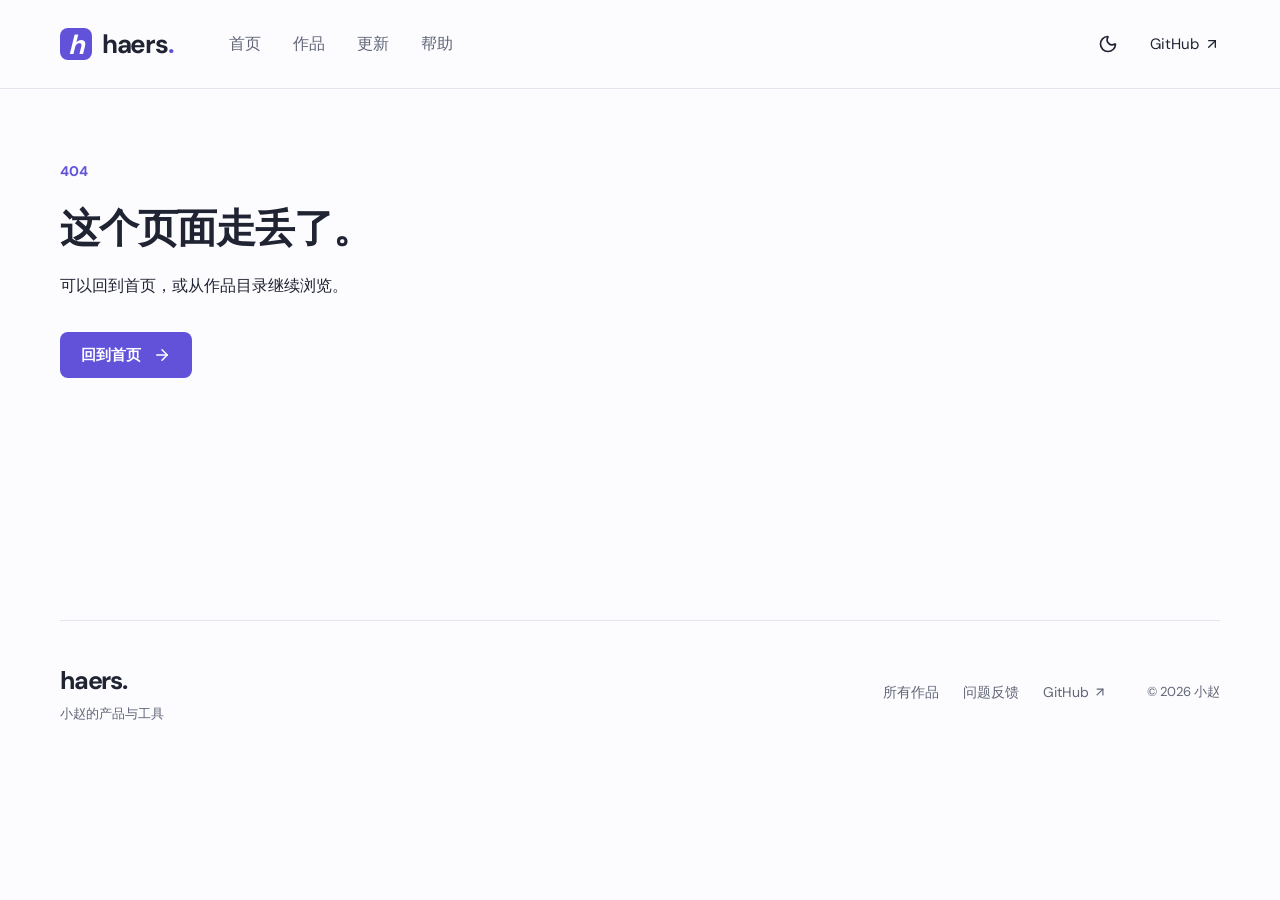
==== 404/index.html @ c05f66dc "fix: 统一下拉选择与常见问题交互组件" ====
<!DOCTYPE html><html lang="zh-CN"><head><meta charSet="utf-8"/><meta name="viewport" content="width=device-width, initial-scale=1"/><link rel="stylesheet" href="/_next/static/chunks/15xg6-doqaqpr.css" data-precedence="next"/><link rel="preload" as="script" fetchPriority="low" href="/_next/static/chunks/0hrt_tb4vrol_.js"/><script src="/_next/static/chunks/1akr70moqai8b.js" async=""></script><script src="/_next/static/chunks/412u-j8o59kz6.js" async=""></script><script src="/_next/static/chunks/0a3_4s-d-zdrt.js" async=""></script><script src="/_next/static/chunks/turbopack-3-ry682tkyiqk.js" async=""></script><script src="/_next/static/chunks/0u91abcu6yfzr.js" async=""></script><meta name="robots" content="noindex"/><title>haers · 小赵的产品与工具</title><meta name="description" content="歇刻、小赵书库与小赵资料馆。发现小赵制作的桌面工具与在线网站，查看介绍、下载和使用帮助。"/><meta property="og:title" content="haers · 小赵的产品与工具"/><meta property="og:description" content="歇刻、小赵书库与小赵资料馆。发现小赵制作的桌面工具与在线网站，查看介绍、下载和使用帮助。"/><meta property="og:locale" content="zh_CN"/><meta property="og:image" content="https://haers.github.io/social.png"/><meta property="og:image:width" content="1200"/><meta property="og:image:height" content="630"/><meta property="og:type" content="website"/><meta name="twitter:card" content="summary_large_image"/><meta name="twitter:title" content="haers · 小赵的产品与工具"/><meta name="twitter:description" content="歇刻、小赵书库与小赵资料馆。发现小赵制作的桌面工具与在线网站，查看介绍、下载和使用帮助。"/><meta name="twitter:image" content="https://haers.github.io/social.png"/><meta name="twitter:image:width" content="1200"/><meta name="twitter:image:height" content="630"/><link rel="icon" href="/favicon.png"/><link rel="apple-touch-icon" href="/apple-touch-icon.png"/><script>(function(){let t;try{t=localStorage.getItem('haers-theme')}catch{}document.documentElement.dataset.theme=t==='light'||t==='dark'?t:matchMedia('(prefers-color-scheme: dark)').matches?'dark':'light'})()</script><script src="/_next/static/chunks/0cz1d0mv5g_q7.js" noModule=""></script></head><body><div hidden=""><!--$--><!--/$--></div><a class="skip-link" href="#main">跳至正文</a><header class="site-header"><div class="container header-inner"><a class="brand" aria-label="haers 首页" href="/"><span class="brand-mark">h</span><span>haers<span class="brand-dot">.</span></span></a><nav aria-label="主导航"><a href="/">首页</a><a href="/products/">作品</a><a href="/updates/">更新</a><a href="/help/">帮助</a></nav><div class="header-actions"><button class="icon-button" type="button" aria-label="切换为深色主题"><svg xmlns="http://www.w3.org/2000/svg" width="20" height="20" viewBox="0 0 24 24" fill="none" stroke="currentColor" stroke-width="2" stroke-linecap="round" stroke-linejoin="round" class="lucide lucide-moon" aria-hidden="true"><path d="M20.985 12.486a9 9 0 1 1-9.473-9.472c.405-.022.617.46.402.803a6 6 0 0 0 8.268 8.268c.344-.215.825-.004.803.401"></path></svg></button><a class="github-link" href="https://github.com/haers">GitHub <svg xmlns="http://www.w3.org/2000/svg" width="16" height="16" viewBox="0 0 24 24" fill="none" stroke="currentColor" stroke-width="2" stroke-linecap="round" stroke-linejoin="round" class="lucide lucide-arrow-up-right" aria-hidden="true"><path d="M7 7h10v10"></path><path d="M7 17 17 7"></path></svg></a></div></div></header><main id="main"><div class="container page-content empty-page"><p class="eyebrow">404</p><h1>这个页面走丢了。</h1><p>可以回到首页，或从作品目录继续浏览。</p><a class="button button-primary" href="/">回到首页<svg xmlns="http://www.w3.org/2000/svg" width="18" height="18" viewBox="0 0 24 24" fill="none" stroke="currentColor" stroke-width="2" stroke-linecap="round" stroke-linejoin="round" class="lucide lucide-arrow-right" aria-hidden="true"><path d="M5 12h14"></path><path d="m12 5 7 7-7 7"></path></svg></a></div><!--$--><!--/$--></main><footer class="site-footer container"><div><a class="footer-brand" href="/">haers.</a><p>小赵的产品与工具</p></div><nav aria-label="页脚导航"><a href="/products/">所有作品</a><a href="/help/#feedback">问题反馈</a><a href="https://github.com/haers">GitHub <svg xmlns="http://www.w3.org/2000/svg" width="14" height="14" viewBox="0 0 24 24" fill="none" stroke="currentColor" stroke-width="2" stroke-linecap="round" stroke-linejoin="round" class="lucide lucide-arrow-up-right" aria-hidden="true"><path d="M7 7h10v10"></path><path d="M7 17 17 7"></path></svg></a></nav><p class="copyright">© <!-- -->2026<!-- --> 小赵</p></footer><script id="_R_">(globalThis["TURBOPACK"] || (globalThis["TURBOPACK"] = [])).push({"otherChunks":["static/chunks/0hrt_tb4vrol_.js","static/chunks/1akr70moqai8b.js","static/chunks/412u-j8o59kz6.js","static/chunks/0a3_4s-d-zdrt.js"],"runtimeModuleIds":[49006]});</script><script src="/_next/static/chunks/0hrt_tb4vrol_.js" async=""></script><script>(self.__next_f=self.__next_f||[]).push([0])</script><script>self.__next_f.push([1,"1:\"$Sreact.fragment\"\n2:\"/_next/static/chunks/0u91abcu6yfzr.js\"\n3:I[93963,[\"$2\"],\"Header\"]\n4:I[94588,[\"$2\"],\"default\"]\n5:I[51579,[\"$2\"],\"default\"]\n6:I[79448,[\"$2\"],\"\"]\n7:I[95639,[\"$2\"],\"default\"]\nb:I[99105,[\"$2\"],\"OutletBoundary\"]\nc:\"$Sreact.suspense\"\ne:\"ViewportBoundary\"\nf:I[99105,[\"$2\"],\"$e\"]\n11:\"MetadataBoundary\"\n12:I[99105,[\"$2\"],\"$11\"]\n14:I[31689,[\"$2\"],\"default\",1]\n:HL[\"/_next/static/chunks/15xg6-doqaqpr.css\",\"style\"]\n9:X\na:[[\"children\",{\"s\":\"__PAGE__\",\"h\":512,\"d\":{\"r\":[\"$\",\"$1\",\"c\",{\"children\":[[\"$\",\"div\",null,{\"className\":\"container page-content empty-page\",\"children\":[[\"$\",\"p\",null,{\"className\":\"eyebrow\",\"children\":\"404\"}],[\"$\",\"h1\",null,{\"children\":\"这个页面走丢了。\"}],[\"$\",\"p\",null,{\"children\":\"可以回到首页，或从作品目录继续浏览。\"}],[\"$\",\"$L6\",null,{\"className\":\"button button-primary\",\"href\":\"/\",\"children\":[\"回到首页\",[\"$\",\"$L7\",null,{\"ref\":\"$undefined\",\"icon\":\"$0:t:t:d:r:props:children:1:props:children:1:props:children:2:props:children:props:notFound:0:props:children:3:props:children:1:props:icon\",\"className\":\"$undefined\",\"size\":18,\"aria-hidden\":true}]]}]]}],null,[\"$\",\"$Lb\",null,{\"children\":[\"$\",\"$c\",null,{\"name\":\"Next.MetadataOutlet\",\"children\":\"$@d\"}]}]]}],\"p\":false,\"v\":null}}]]\n8:[[\"children\",{\"s\":\"/_not-found\",\"h\":512,\"d\":{\"r\":[\"$\",\"$1\",\"c\",{\"children\":[null,[\"$\",\"$L4\",null,{\"parallelRouterKey\":\"children\",\"error\":\"$undefined\",\"errorStyles\":\"$undefined\",\"errorScripts\":\"$undefined\",\"template\":[\"$\",\"$L5\",null,{}],\"templateStyles\":\"$undefined\",\"templateScripts\":\"$undefined\",\"notFound\":\"$undefined\",\"forbidden\":\"$undefined\",\"unauthorized\":\"$undefined\"}]]}],\"p\":false,\"v\":\"$9\"},\"c\":\"$Qa\"}]]\n"])</script><script>self.__next_f.push([1,"0:{\"P\":null,\"c\":[\"\",\"_not-found\",\"\"],\"q\":\"\",\"i\":false,\"t\":{\"t\":{\"s\":\"\",\"h\":528,\"d\":{\"r\":[\"$\",\"$1\",\"c\",{\"children\":[[[\"$\",\"link\",\"0\",{\"rel\":\"stylesheet\",\"href\":\"/_next/static/chunks/15xg6-doqaqpr.css\",\"precedence\":\"next\",\"crossOrigin\":\"$undefined\",\"nonce\":\"$undefined\"}],[\"$\",\"script\",\"script-0\",{\"src\":\"/_next/static/chunks/0u91abcu6yfzr.js\",\"async\":true,\"nonce\":\"$undefined\"}]],[\"$\",\"html\",null,{\"lang\":\"zh-CN\",\"suppressHydrationWarning\":true,\"children\":[[\"$\",\"head\",null,{\"children\":[\"$\",\"script\",null,{\"dangerouslySetInnerHTML\":{\"__html\":\"(function(){let t;try{t=localStorage.getItem('haers-theme')}catch{}document.documentElement.dataset.theme=t==='light'||t==='dark'?t:matchMedia('(prefers-color-scheme: dark)').matches?'dark':'light'})()\"}}]}],[\"$\",\"body\",null,{\"children\":[[\"$\",\"a\",null,{\"className\":\"skip-link\",\"href\":\"#main\",\"children\":\"跳至正文\"}],[\"$\",\"$L3\",null,{}],[\"$\",\"main\",null,{\"id\":\"main\",\"children\":[\"$\",\"$L4\",null,{\"parallelRouterKey\":\"children\",\"error\":\"$undefined\",\"errorStyles\":\"$undefined\",\"errorScripts\":\"$undefined\",\"template\":[\"$\",\"$L5\",null,{}],\"templateStyles\":\"$undefined\",\"templateScripts\":\"$undefined\",\"notFound\":[[\"$\",\"div\",null,{\"className\":\"container page-content empty-page\",\"children\":[[\"$\",\"p\",null,{\"className\":\"eyebrow\",\"children\":\"404\"}],[\"$\",\"h1\",null,{\"children\":\"这个页面走丢了。\"}],[\"$\",\"p\",null,{\"children\":\"可以回到首页，或从作品目录继续浏览。\"}],[\"$\",\"$L6\",null,{\"className\":\"button button-primary\",\"href\":\"/\",\"children\":[\"回到首页\",[\"$\",\"$L7\",null,{\"ref\":\"$undefined\",\"icon\":{\"name\":\"arrow-right\",\"size\":24,\"node\":[[\"path\",{\"d\":\"M5 12h14\",\"key\":\"1ays0h\"}],[\"path\",{\"d\":\"m12 5 7 7-7 7\",\"key\":\"xquz4c\"}]]},\"className\":\"$undefined\",\"size\":18,\"aria-hidden\":true}]]}]]}],[]],\"forbidden\":\"$undefined\",\"unauthorized\":\"$undefined\"}]}],[\"$\",\"footer\",null,{\"className\":\"site-footer container\",\"children\":[[\"$\",\"div\",null,{\"children\":[[\"$\",\"$L6\",null,{\"className\":\"footer-brand\",\"href\":\"/\",\"children\":\"haers.\"}],[\"$\",\"p\",null,{\"children\":\"小赵的产品与工具\"}]]}],[\"$\",\"nav\",null,{\"aria-label\":\"页脚导航\",\"children\":[[\"$\",\"$L6\",null,{\"href\":\"/products/\",\"children\":\"所有作品\"}],[\"$\",\"$L6\",null,{\"href\":\"/help/#feedback\",\"children\":\"问题反馈\"}],[\"$\",\"a\",null,{\"href\":\"https://github.com/haers\",\"children\":[\"GitHub \",[\"$\",\"$L7\",null,{\"ref\":\"$undefined\",\"icon\":{\"name\":\"arrow-up-right\",\"size\":24,\"node\":[[\"path\",{\"d\":\"M7 7h10v10\",\"key\":\"1tivn9\"}],[\"path\",{\"d\":\"M7 17 17 7\",\"key\":\"1vkiza\"}]]},\"className\":\"$undefined\",\"size\":14}]]}]]}],[\"$\",\"p\",null,{\"className\":\"copyright\",\"children\":[\"© \",2026,\" 小赵\"]}]]}]]}]]}]]}],\"p\":false,\"v\":null},\"c\":\"$Q8\"},\"h\":{\"r\":[\"$\",\"$1\",\"h\",{\"children\":[[\"$\",\"meta\",null,{\"name\":\"robots\",\"content\":\"noindex\"}],[\"$\",\"$Lf\",null,{\"children\":\"$L10\"}],[\"$\",\"$L12\",null,{\"children\":[[\"$\",\"div\",null,{\"hidden\":true,\"children\":[\"$\",\"$c\",null,{\"name\":\"Next.Metadata\",\"children\":\"$L13\"}]}],null]}],null]}],\"p\":false,\"v\":null}},\"m\":\"$undefined\",\"G\":[\"$14\",[[\"$\",\"link\",\"0\",{\"rel\":\"stylesheet\",\"href\":\"/_next/static/chunks/15xg6-doqaqpr.css\",\"precedence\":\"next\",\"crossOrigin\":\"$undefined\",\"nonce\":\"$undefined\"}]]],\"S\":true,\"r\":\"$undefined\",\"s\":\"$undefined\",\"a\":\"$undefined\",\"l\":\"$undefined\",\"p\":\"$undefined\",\"d\":\"$undefined\",\"b\":\"khOZKR4yTtpMAb-CKKdM3\"}\n"])</script><script>self.__next_f.push([1,"9:C\n10:[[\"$\",\"meta\",\"0\",{\"charSet\":\"utf-8\"}],[\"$\",\"meta\",\"1\",{\"name\":\"viewport\",\"content\":\"width=device-width, initial-scale=1\"}]]\n"])</script><script>self.__next_f.push([1,"15:I[2311,[\"$2\"],\"IconMark\"]\nd:null\n13:[[\"$\",\"title\",\"0\",{\"children\":\"haers · 小赵的产品与工具\"}],[\"$\",\"meta\",\"1\",{\"name\":\"description\",\"content\":\"歇刻、小赵书库与小赵资料馆。发现小赵制作的桌面工具与在线网站，查看介绍、下载和使用帮助。\"}],[\"$\",\"meta\",\"2\",{\"property\":\"og:title\",\"content\":\"haers · 小赵的产品与工具\"}],[\"$\",\"meta\",\"3\",{\"property\":\"og:description\",\"content\":\"歇刻、小赵书库与小赵资料馆。发现小赵制作的桌面工具与在线网站，查看介绍、下载和使用帮助。\"}],[\"$\",\"meta\",\"4\",{\"property\":\"og:locale\",\"content\":\"zh_CN\"}],[\"$\",\"meta\",\"5\",{\"property\":\"og:image\",\"content\":\"https://haers.github.io/social.png\"}],[\"$\",\"meta\",\"6\",{\"property\":\"og:image:width\",\"content\":\"1200\"}],[\"$\",\"meta\",\"7\",{\"property\":\"og:image:height\",\"content\":\"630\"}],[\"$\",\"meta\",\"8\",{\"property\":\"og:type\",\"content\":\"website\"}],[\"$\",\"meta\",\"9\",{\"name\":\"twitter:card\",\"content\":\"summary_large_image\"}],[\"$\",\"meta\",\"10\",{\"name\":\"twitter:title\",\"content\":\"haers · 小赵的产品与工具\"}],[\"$\",\"meta\",\"11\",{\"name\":\"twitter:description\",\"content\":\"歇刻、小赵书库与小赵资料馆。发现小赵制作的桌面工具与在线网站，查看介绍、下载和使用帮助。\"}],[\"$\",\"meta\",\"12\",{\"name\":\"twitter:image\",\"content\":\"https://haers.github.io/social.png\"}],[\"$\",\"meta\",\"13\",{\"name\":\"twitter:image:width\",\"content\":\"1200\"}],[\"$\",\"meta\",\"14\",{\"name\":\"twitter:image:height\",\"content\":\"630\"}],[\"$\",\"link\",\"15\",{\"rel\":\"icon\",\"href\":\"/favicon.png\"}],[\"$\",\"link\",\"16\",{\"rel\":\"apple-touch-icon\",\"href\":\"/apple-touch-icon.png\"}],[\"$\",\"$L15\",\"17\",{}]]\n"])</script></body></html>
---- _next/static/chunks/15xg6-doqaqpr.css ----
@font-face{font-family:DM Sans;src:url(/fonts/dm-sans-400.ttf)format("truetype");font-weight:400;font-display:swap}@font-face{font-family:DM Sans;src:url(/fonts/dm-sans-700.ttf)format("truetype");font-weight:600 800;font-display:swap}:root{--bg:#fcfcfe;--surface:#fff;--soft:#f4f4fa;--text:#202332;--muted:#606577;--line:#e3e5ee;--accent:#6152d9;--accent-hover:#4f41c0;--accent-soft:#eeebff;--hero-a:#eee9ff;--hero-b:#e2eafb;--shadow:0 16px 50px #2c245f14;--lightningcss-light:initial;--lightningcss-dark: ;color-scheme:light}:root[data-theme=dark]{--bg:#14151b;--surface:#1b1d26;--soft:#22242f;--text:#f0f1f7;--muted:#adb2c5;--line:#35394a;--accent:#b4a8ff;--accent-hover:#c8bfff;--accent-soft:#302947;--hero-a:#302747;--hero-b:#202e49;--shadow:0 16px 50px #0000002e;--lightningcss-light: ;--lightningcss-dark:initial;color-scheme:dark}*{box-sizing:border-box}html{scroll-behavior:smooth;scroll-padding-top:100px}body{color:var(--text);background:var(--bg);-webkit-font-smoothing:antialiased;margin:0;font-family:DM Sans,-apple-system,BlinkMacSystemFont,PingFang SC,Microsoft YaHei,sans-serif;font-size:16px;line-height:1.75}a{color:inherit;text-decoration:none}button,input,select,textarea{font:inherit}button,select,summary{cursor:pointer}button{color:inherit}button,a{-webkit-tap-highlight-color:transparent}button,select,textarea{border-radius:8px}button{background:0 0;border:0}img{max-width:100%;height:auto;display:block}svg{vertical-align:middle;flex-shrink:0}h1,h2,h3,p{margin:0}h1,h2,h3{letter-spacing:-.025em;line-height:1.4}h2{font-size:28px}h3{font-size:20px}a,button{touch-action:manipulation}a:focus-visible,button:focus-visible,summary:focus-visible,select:focus-visible,textarea:focus-visible{outline:3px solid var(--accent);outline-offset:4px}::selection{color:var(--text);background:var(--accent-soft)}.container{width:min(1160px,100% - 64px);margin-inline:auto}.muted,.platform,.catalog-meta{color:var(--muted)}.sr-only{clip-path:inset(50%);white-space:nowrap;width:1px;height:1px;position:absolute;overflow:hidden}.skip-link{z-index:100;background:var(--surface);padding:8px 16px;position:fixed;top:8px;left:16px;transform:translateY(-160%)}.skip-link:focus{transform:translateY(0)}.site-header{border-bottom:1px solid var(--line);background:var(--bg)}.header-inner{align-items:center;gap:56px;min-height:88px;display:flex}.brand{letter-spacing:-.05em;align-items:center;gap:10px;font-size:26px;font-weight:700;line-height:1;display:inline-flex}.brand-mark{color:#fff;background:#6152d9;border-radius:8px;place-items:center;width:32px;height:32px;font-size:27px;font-style:italic;display:grid}.brand-dot{color:var(--accent)}.header-inner nav{align-items:center;gap:32px;display:flex}.header-inner nav a{min-height:44px;color:var(--muted);align-items:center;display:flex}.header-inner nav a:hover,.header-inner nav a[aria-current=page]{color:var(--accent)}.header-actions{align-items:center;gap:20px;margin-left:auto;display:flex}.icon-button{border-radius:8px;flex-shrink:0;justify-content:center;align-items:center;width:44px;height:44px;display:inline-flex}.icon-button:hover{background:var(--soft);color:var(--accent)}.github-link{align-items:center;gap:5px;min-height:44px;font-size:15px;display:inline-flex}
.hero{grid-template-columns:1fr 1.06fr;align-items:center;gap:56px;padding-block:76px 80px;display:grid}.eyebrow{color:var(--accent);margin-bottom:20px;font-size:14px;font-weight:600}.hero h1{letter-spacing:-.055em;font-size:clamp(42px,4.4vw,56px);line-height:1.45}.hero h1 span{color:var(--accent)}.hero-description{color:var(--muted);margin-top:22px;font-size:17px;line-height:1.95}.actions{flex-wrap:wrap;align-items:center;gap:20px;margin-top:28px;display:flex}.button{border:1px solid #0000;border-radius:8px;justify-content:center;align-items:center;gap:12px;min-height:46px;padding:10px 20px;font-size:15px;font-weight:600;line-height:24px;transition:background .15s,color .15s;display:inline-flex}.button-primary{color:#fff;background:#6152d9}.button-primary:hover{background:#4f41c0}.button-secondary{border-color:var(--line);background:var(--surface);color:var(--text)}.button-secondary:hover{border-color:var(--accent);color:var(--accent)}.text-link{min-height:36px;color:var(--accent);align-items:center;gap:8px;font-size:15px;display:inline-flex}.text-link:hover{text-underline-offset:5px;text-decoration:underline}.hero-feature{background:var(--surface);border:1px solid var(--line);box-shadow:var(--shadow);border-radius:12px;min-width:0;padding:22px;display:block}.hero-feature:hover .round-arrow{background:var(--accent);color:var(--bg)}.hero-feature-heading{justify-content:space-between;align-items:center;gap:12px;display:flex}.product-identity{align-items:center;gap:12px;min-width:0;display:flex}.product-identity img{border-radius:10px;flex-shrink:0;width:44px;height:44px}.product-identity h3{font-size:19px}.product-identity p{color:var(--muted);font-size:14px}.hero-art{background:linear-gradient(130deg, var(--hero-a), var(--hero-b));border-radius:8px;margin-top:20px;padding:26px 20px 0;overflow:hidden}.product-image{aspect-ratio:20/13;min-width:0;position:relative;overflow:hidden}.product-image img{object-fit:contain;object-position:top;width:100%;height:100%}.hero-art .product-image{border-radius:6px 6px 0 0;box-shadow:0 6px 20px #0000001a}.image-dark,[data-theme=dark] .image-light{display:none}[data-theme=dark] .image-dark{display:block}.hero-feature-caption{justify-content:space-between;align-items:center;gap:12px;margin-top:20px;display:flex}.hero-feature-caption strong{font-size:17px;font-weight:600}.hero-feature-caption p{color:var(--muted);margin-top:2px;font-size:14px}.round-arrow{width:36px;height:36px;color:var(--accent);background:var(--accent-soft);border-radius:50%;flex-shrink:0;place-items:center;display:grid}.section{padding-block:44px}.section-heading{justify-content:space-between;align-items:center;gap:24px;margin-bottom:30px;display:flex}.section-heading p{color:var(--muted);margin-top:8px}.website-grid{grid-template-columns:1fr 1fr;gap:40px;display:grid}.website-card{min-width:0}.website-preview{background:var(--soft);border-radius:8px;padding:20px 20px 0;display:block;overflow:hidden}.website-preview .product-image{border:1px solid var(--line);border-bottom:0;border-radius:5px 5px 0 0}.website-caption{justify-content:space-between;align-items:center;gap:16px;margin-top:20px;display:flex}.website-description{color:var(--muted);margin-top:14px}.home-websites{border-top:1px solid var(--line)}.download-strip{background:var(--accent-soft);border-radius:8px;align-items:center;gap:20px;margin-block:44px 20px;padding:26px 32px;display:flex}.strip-icon{width:48px;height:48px;color:var(--accent);background:var(--surface);border-radius:8px;place-items:center;display:grid}.download-strip h2{font-size:20px}.download-strip p{color:var(--muted);margin-top:4px;font-size:14px}.download-strip .button{flex-shrink:0;margin-left:auto}.update-list{border-top:1px solid var(--line)}.update-row{border-bottom:1px solid var(--line);grid-template-columns:110px 1fr 24px;align-items:start;gap:28px;padding:24px 0;display:grid}.update-row time{color:var(--muted);padding-top:3px;font-size:14px}.update-row h3{font-size:17px}.update-row p{color:var(--muted);margin-top:6px;font-size:14px}.update-row>svg{color:var(--muted);margin-top:5px}.update-row:hover h3{color:var(--accent)}.site-footer{border-top:1px solid var(--line);align-items:center;gap:40px;margin-top:36px;padding-block:38px;display:flex}.footer-brand{letter-spacing:-.05em;font-size:25px;font-weight:700}.site-footer p{color:var(--muted);font-size:13px}.site-footer nav{color:var(--muted);flex-wrap:wrap;gap:24px;margin-left:auto;font-size:14px;display:flex}.site-footer nav a{align-items:center;gap:4px;min-height:36px;display:inline-flex}.site-footer nav a:hover{color:var(--accent)}
.page-content{padding-top:54px;padding-bottom:40px}.page-heading{margin-bottom:42px}.page-heading h1{margin-bottom:14px;font-size:40px}.page-heading .eyebrow{margin-bottom:12px}.page-heading>p:last-child{color:var(--muted)}.filters{flex-wrap:wrap;gap:12px;margin-bottom:36px;display:flex}.filters button{min-height:44px;color:var(--muted);padding:9px 16px;font-size:15px}.filters button[aria-pressed=true]{background:var(--accent-soft);color:var(--accent)}.filters button:hover{color:var(--accent)}.catalog-row{border-top:1px solid var(--line);grid-template-columns:1fr 1fr;align-items:center;gap:56px;padding-block:36px;display:grid}.catalog-preview{background:var(--soft);border-radius:8px;min-width:0;padding:24px 24px 0;display:block;overflow:hidden}.catalog-preview .product-image{border-radius:6px 6px 0 0}.catalog-copy{min-width:0}.catalog-copy h2{margin-top:20px;font-size:25px}.catalog-copy>p{color:var(--muted);margin-top:12px}.catalog-meta{margin-top:18px;font-size:14px}.catalog-copy>.text-link{margin-top:12px}.back-link{min-height:36px;color:var(--muted);align-items:center;gap:8px;margin-bottom:38px;font-size:14px;display:inline-flex}.back-link:hover{color:var(--accent)}.detail-intro{grid-template-columns:1fr 1.1fr;align-items:center;gap:56px;display:grid}.detail-title>img{border-radius:14px;margin-bottom:20px}.detail-title .eyebrow{margin-bottom:8px}.detail-title h1{font-size:42px}.detail-title h2{margin-top:10px;font-size:22px}.detail-description{color:var(--muted);margin-top:18px}.platform{margin-top:16px;font-size:14px}.detail-art{background:linear-gradient(130deg, var(--hero-a), var(--hero-b));border-radius:8px;min-width:0;padding:32px 24px 0}.detail-art .product-image{box-shadow:var(--shadow);border-radius:6px 6px 0 0}.feature-grid{grid-template-columns:repeat(3,1fr);gap:40px;margin-top:24px;padding-block:64px;display:grid}.feature-grid svg{color:var(--accent);margin-bottom:14px}.feature-grid h2{font-size:19px}.feature-grid p{color:var(--muted);margin-top:12px}.download-section{background:var(--soft);border-radius:8px;grid-template-columns:1fr 1fr;gap:56px;padding:40px;display:grid}.download-section h2{font-size:25px}.download-section p{color:var(--muted);margin-top:12px}.download-section .button{margin-top:24px}.download-section .download-note{font-size:13px}.facts{grid-template-columns:80px minmax(0,1fr);gap:8px 16px;margin:0;font-size:14px;display:grid}.facts dt{color:var(--muted)}.facts dd{margin:0}.install-note{font-size:14px}.download-section .text-link{margin-top:12px;font-size:14px}.product-release h2{font-size:25px}.product-release>.muted{margin-top:12px;font-size:14px}.product-release ul{color:var(--muted);padding-left:20px}.product-release li{margin-bottom:10px}.visit-strip{background:var(--soft);border-radius:8px;justify-content:space-between;align-items:center;gap:32px;padding:36px;display:flex}.visit-strip h2{font-size:24px}.visit-strip p{color:var(--muted);margin-top:10px}.visit-strip .button{flex-shrink:0}.journal-entry{border-top:1px solid var(--line);grid-template-columns:180px minmax(0,1fr);gap:36px;padding-block:36px;display:grid}.journal-entry time{color:var(--muted);font-size:14px;display:block}.journal-entry span{background:var(--soft);color:var(--muted);border-radius:4px;margin-top:8px;padding:2px 8px;font-size:13px;display:inline-block}.journal-entry h2{font-size:24px}.journal-entry p{color:var(--muted);margin-block:14px}.help-layout{grid-template-columns:1fr 1fr;gap:64px;display:grid}.help-layout h2{margin-bottom:16px;font-size:25px}.feedback-panel{background:var(--soft);border-radius:8px;align-self:start;padding:28px}.feedback-panel>p{color:var(--muted);font-size:15px}.feedback-form{flex-direction:column;gap:10px;margin-top:24px;display:flex}.feedback-form label{font-size:14px;font-weight:600}.feedback-form p{font-size:14px}.feedback-form .button{align-self:start;margin-top:12px}.empty-page{min-height:55vh}.empty-page h1{font-size:40px}.empty-page>p{margin-block:16px}.empty-page .button{margin-top:16px}
.select-trigger,.text-area{border:1px solid var(--line);background:var(--surface);width:100%;color:var(--text);border-radius:8px;padding:10px 12px;font-size:15px;line-height:24px}.select-trigger{text-align:left;justify-content:space-between;align-items:center;gap:12px;min-height:44px;margin-bottom:10px;display:flex}.select-trigger>span:first-child{min-width:0}.select-trigger svg{color:var(--muted)}.select-trigger:hover,.text-area:hover{border-color:var(--muted)}.select-trigger[data-state=open]{border-color:var(--accent)}.select-trigger[data-state=open] svg{transform:rotate(180deg)}.select-content{z-index:60;width:var(--radix-select-trigger-width);max-width:calc(100vw - 32px);max-height:var(--radix-select-content-available-height);border:1px solid var(--line);background:var(--surface);color:var(--text);box-shadow:var(--shadow);border-radius:8px;font-size:15px;line-height:24px;overflow-y:auto}.select-viewport{padding:5px}.select-option{cursor:pointer;-webkit-user-select:none;user-select:none;border-radius:5px;outline:none;align-items:center;min-height:44px;padding:10px 36px 10px 10px;display:flex;position:relative}.select-option[data-state=checked]{color:var(--accent);font-weight:600}.select-option[data-highlighted]{color:var(--accent);background:var(--accent-soft)}.select-indicator{align-items:center;display:flex;position:absolute;right:10px}.text-area{resize:vertical;min-height:130px}.text-area::placeholder{color:var(--muted);opacity:1}.faq-list{margin-bottom:20px}.faq-item{border-bottom:1px solid var(--line)}.faq-heading{margin:0;font-size:16px}.faq-trigger{text-align:left;border-radius:4px;justify-content:space-between;align-items:center;gap:16px;width:100%;min-height:64px;padding:18px 0;font-size:16px;font-weight:600;line-height:1.75;display:flex}.faq-trigger svg{color:var(--muted)}.faq-trigger:hover{color:var(--accent)}.faq-trigger[data-state=open] svg{transform:rotate(180deg)}.faq-content{padding-bottom:18px}.faq-content[data-state=closed]{display:none}.faq-content p{color:var(--muted);font-size:15px}
@media (max-width:1000px){.header-inner{gap:32px}.hero{gap:32px;padding-block:56px}.hero h1{font-size:42px}.hero .actions{gap:12px}.hero-feature{padding:18px}.hero-art{padding:20px 12px 0}.detail-intro,.catalog-row{gap:32px}.download-strip{flex-wrap:wrap}.download-strip .button{margin-left:68px}.help-layout{gap:32px}.site-footer{flex-wrap:wrap;gap:20px 32px}}@media (max-width:700px){.container{width:calc(100% - 40px)}.header-inner{flex-wrap:wrap;gap:10px;min-height:78px;padding-block:15px 8px}.brand{font-size:24px}.header-inner nav{flex-basis:100%;order:3;justify-content:space-between;gap:12px}.header-inner nav a{min-height:38px;font-size:15px}.header-actions{gap:12px}.hero{grid-template-columns:1fr;gap:36px;padding-block:40px 44px}.hero h1{font-size:36px;line-height:1.5}.hero-description{margin-top:18px;font-size:16px}.eyebrow{margin-bottom:16px}.hero .actions{gap:16px;margin-top:22px}.hero .text-link{font-size:14px}.hero-feature{padding:18px}.hero-art{padding:24px 16px 0}.hero-feature-caption strong{font-size:16px}.section{padding-block:32px}.section-heading{gap:16px;margin-bottom:24px}.section-heading h2{font-size:25px}.section-heading p{font-size:15px}.section-heading>.text-link{white-space:nowrap;font-size:14px}.website-grid{grid-template-columns:1fr;gap:32px}.website-preview{padding:16px 16px 0}.website-description{font-size:15px}.download-strip{gap:14px;margin-block:28px 12px;padding:24px 20px}.download-strip>div:nth-child(2){flex:1;min-width:0}.download-strip h2{font-size:18px}.download-strip .button{width:100%;margin-top:6px;margin-left:0}.update-row{grid-template-columns:1fr 20px;gap:8px 16px;padding-block:20px}.update-row time,.update-row>div{grid-column:1}.update-row>svg{grid-area:2/2}.site-footer{align-items:start;margin-top:20px;padding-block:28px}.site-footer nav{gap:20px;margin-left:0}.copyright{width:100%}.page-content{padding-top:32px}.page-heading{margin-bottom:28px}.page-heading h1{font-size:32px}.page-heading>p:last-child{font-size:15px}.catalog-row{grid-template-columns:1fr;gap:24px;padding-block:28px}.catalog-copy h2{margin-top:16px;font-size:22px}.catalog-copy>p{font-size:15px}.filters{gap:4px;margin-bottom:24px}.filters button{padding-inline:12px;font-size:14px}.back-link{margin-bottom:24px}.detail-intro{grid-template-columns:1fr;gap:30px}.detail-title h1{font-size:34px}.detail-title h2{font-size:21px}.detail-title .actions{gap:12px}.detail-art{padding:24px 18px 0}.feature-grid{grid-template-columns:1fr;gap:28px;margin-top:0;padding-block:36px}.feature-grid h2{font-size:20px}.feature-grid p{margin-top:8px;font-size:15px}.download-section{grid-template-columns:1fr;gap:28px;padding:24px 20px}.download-section h2,.product-release h2{font-size:23px}.download-section .button{width:100%;padding-inline:12px}.facts{grid-template-columns:72px minmax(0,1fr);gap:8px 12px}.visit-strip{flex-direction:column;align-items:start;gap:20px;padding:24px}.visit-strip h2{font-size:22px}.journal-entry{grid-template-columns:1fr;gap:16px;padding-block:28px}.journal-entry>div:first-child{align-items:center;gap:12px;display:flex}.journal-entry span{margin-top:0}.journal-entry h2{font-size:23px}.help-layout{grid-template-columns:1fr;gap:36px}.feedback-panel{padding:24px 20px}}@media (prefers-reduced-motion:reduce){html{scroll-behavior:auto}*,:before,:after{transition:none!important;animation:none!important}}
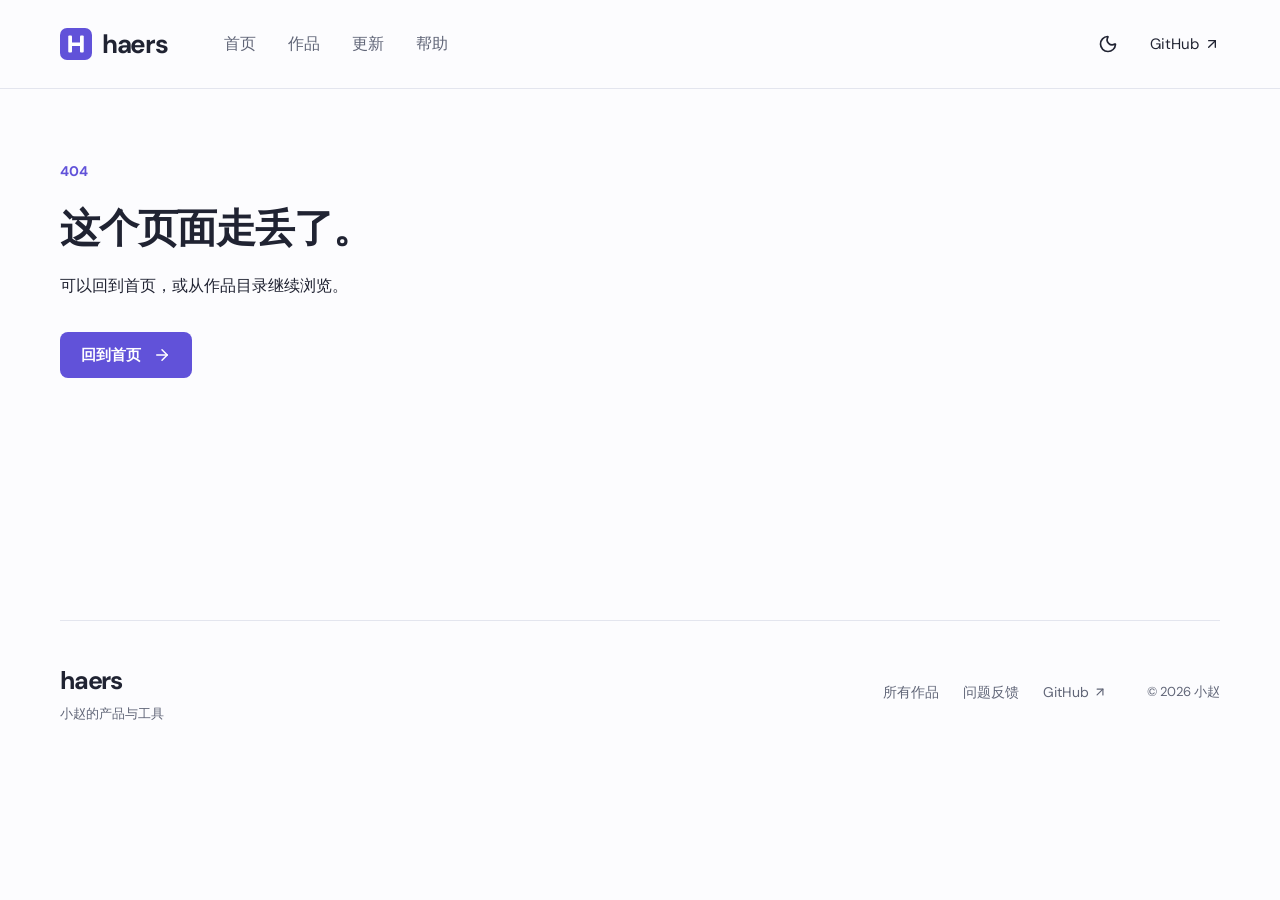
==== commit cb612056: "更新官网品牌标识及资料馆书库主题预览" ====
--- a/404/index.html
+++ b/404/index.html
@@ -1 +1 @@
-<!DOCTYPE html><html lang="zh-CN"><head><meta charSet="utf-8"/><meta name="viewport" content="width=device-width, initial-scale=1"/><link rel="stylesheet" href="/_next/static/chunks/15xg6-doqaqpr.css" data-precedence="next"/><link rel="preload" as="script" fetchPriority="low" href="/_next/static/chunks/0hrt_tb4vrol_.js"/><script src="/_next/static/chunks/1akr70moqai8b.js" async=""></script><script src="/_next/static/chunks/412u-j8o59kz6.js" async=""></script><script src="/_next/static/chunks/0a3_4s-d-zdrt.js" async=""></script><script src="/_next/static/chunks/turbopack-3-ry682tkyiqk.js" async=""></script><script src="/_next/static/chunks/0u91abcu6yfzr.js" async=""></script><meta name="robots" content="noindex"/><title>haers · 小赵的产品与工具</title><meta name="description" content="歇刻、小赵书库与小赵资料馆。发现小赵制作的桌面工具与在线网站，查看介绍、下载和使用帮助。"/><meta property="og:title" content="haers · 小赵的产品与工具"/><meta property="og:description" content="歇刻、小赵书库与小赵资料馆。发现小赵制作的桌面工具与在线网站，查看介绍、下载和使用帮助。"/><meta property="og:locale" content="zh_CN"/><meta property="og:image" content="https://haers.github.io/social.png"/><meta property="og:image:width" content="1200"/><meta property="og:image:height" content="630"/><meta property="og:type" content="website"/><meta name="twitter:card" content="summary_large_image"/><meta name="twitter:title" content="haers · 小赵的产品与工具"/><meta name="twitter:description" content="歇刻、小赵书库与小赵资料馆。发现小赵制作的桌面工具与在线网站，查看介绍、下载和使用帮助。"/><meta name="twitter:image" content="https://haers.github.io/social.png"/><meta name="twitter:image:width" content="1200"/><meta name="twitter:image:height" content="630"/><link rel="icon" href="/favicon.png"/><link rel="apple-touch-icon" href="/apple-touch-icon.png"/><script>(function(){let t;try{t=localStorage.getItem('haers-theme')}catch{}document.documentElement.dataset.theme=t==='light'||t==='dark'?t:matchMedia('(prefers-color-scheme: dark)').matches?'dark':'light'})()</script><script src="/_next/static/chunks/0cz1d0mv5g_q7.js" noModule=""></script></head><body><div hidden=""><!--$--><!--/$--></div><a class="skip-link" href="#main">跳至正文</a><header class="site-header"><div class="container header-inner"><a class="brand" aria-label="haers 首页" href="/"><span class="brand-mark">h</span><span>haers<span class="brand-dot">.</span></span></a><nav aria-label="主导航"><a href="/">首页</a><a href="/products/">作品</a><a href="/updates/">更新</a><a href="/help/">帮助</a></nav><div class="header-actions"><button class="icon-button" type="button" aria-label="切换为深色主题"><svg xmlns="http://www.w3.org/2000/svg" width="20" height="20" viewBox="0 0 24 24" fill="none" stroke="currentColor" stroke-width="2" stroke-linecap="round" stroke-linejoin="round" class="lucide lucide-moon" aria-hidden="true"><path d="M20.985 12.486a9 9 0 1 1-9.473-9.472c.405-.022.617.46.402.803a6 6 0 0 0 8.268 8.268c.344-.215.825-.004.803.401"></path></svg></button><a class="github-link" href="https://github.com/haers">GitHub <svg xmlns="http://www.w3.org/2000/svg" width="16" height="16" viewBox="0 0 24 24" fill="none" stroke="currentColor" stroke-width="2" stroke-linecap="round" stroke-linejoin="round" class="lucide lucide-arrow-up-right" aria-hidden="true"><path d="M7 7h10v10"></path><path d="M7 17 17 7"></path></svg></a></div></div></header><main id="main"><div class="container page-content empty-page"><p class="eyebrow">404</p><h1>这个页面走丢了。</h1><p>可以回到首页，或从作品目录继续浏览。</p><a class="button button-primary" href="/">回到首页<svg xmlns="http://www.w3.org/2000/svg" width="18" height="18" viewBox="0 0 24 24" fill="none" stroke="currentColor" stroke-width="2" stroke-linecap="round" stroke-linejoin="round" class="lucide lucide-arrow-right" aria-hidden="true"><path d="M5 12h14"></path><path d="m12 5 7 7-7 7"></path></svg></a></div><!--$--><!--/$--></main><footer class="site-footer container"><div><a class="footer-brand" href="/">haers.</a><p>小赵的产品与工具</p></div><nav aria-label="页脚导航"><a href="/products/">所有作品</a><a href="/help/#feedback">问题反馈</a><a href="https://github.com/haers">GitHub <svg xmlns="http://www.w3.org/2000/svg" width="14" height="14" viewBox="0 0 24 24" fill="none" stroke="currentColor" stroke-width="2" stroke-linecap="round" stroke-linejoin="round" class="lucide lucide-arrow-up-right" aria-hidden="true"><path d="M7 7h10v10"></path><path d="M7 17 17 7"></path></svg></a></nav><p class="copyright">© <!-- -->2026<!-- --> 小赵</p></footer><script id="_R_">(globalThis["TURBOPACK"] || (globalThis["TURBOPACK"] = [])).push({"otherChunks":["static/chunks/0hrt_tb4vrol_.js","static/chunks/1akr70moqai8b.js","static/chunks/412u-j8o59kz6.js","static/chunks/0a3_4s-d-zdrt.js"],"runtimeModuleIds":[49006]});</script><script src="/_next/static/chunks/0hrt_tb4vrol_.js" async=""></script><script>(self.__next_f=self.__next_f||[]).push([0])</script><script>self.__next_f.push([1,"1:\"$Sreact.fragment\"\n2:\"/_next/static/chunks/0u91abcu6yfzr.js\"\n3:I[93963,[\"$2\"],\"Header\"]\n4:I[94588,[\"$2\"],\"default\"]\n5:I[51579,[\"$2\"],\"default\"]\n6:I[79448,[\"$2\"],\"\"]\n7:I[95639,[\"$2\"],\"default\"]\nb:I[99105,[\"$2\"],\"OutletBoundary\"]\nc:\"$Sreact.suspense\"\ne:\"ViewportBoundary\"\nf:I[99105,[\"$2\"],\"$e\"]\n11:\"MetadataBoundary\"\n12:I[99105,[\"$2\"],\"$11\"]\n14:I[31689,[\"$2\"],\"default\",1]\n:HL[\"/_next/static/chunks/15xg6-doqaqpr.css\",\"style\"]\n9:X\na:[[\"children\",{\"s\":\"__PAGE__\",\"h\":512,\"d\":{\"r\":[\"$\",\"$1\",\"c\",{\"children\":[[\"$\",\"div\",null,{\"className\":\"container page-content empty-page\",\"children\":[[\"$\",\"p\",null,{\"className\":\"eyebrow\",\"children\":\"404\"}],[\"$\",\"h1\",null,{\"children\":\"这个页面走丢了。\"}],[\"$\",\"p\",null,{\"children\":\"可以回到首页，或从作品目录继续浏览。\"}],[\"$\",\"$L6\",null,{\"className\":\"button button-primary\",\"href\":\"/\",\"children\":[\"回到首页\",[\"$\",\"$L7\",null,{\"ref\":\"$undefined\",\"icon\":\"$0:t:t:d:r:props:children:1:props:children:1:props:children:2:props:children:props:notFound:0:props:children:3:props:children:1:props:icon\",\"className\":\"$undefined\",\"size\":18,\"aria-hidden\":true}]]}]]}],null,[\"$\",\"$Lb\",null,{\"children\":[\"$\",\"$c\",null,{\"name\":\"Next.MetadataOutlet\",\"children\":\"$@d\"}]}]]}],\"p\":false,\"v\":null}}]]\n8:[[\"children\",{\"s\":\"/_not-found\",\"h\":512,\"d\":{\"r\":[\"$\",\"$1\",\"c\",{\"children\":[null,[\"$\",\"$L4\",null,{\"parallelRouterKey\":\"children\",\"error\":\"$undefined\",\"errorStyles\":\"$undefined\",\"errorScripts\":\"$undefined\",\"template\":[\"$\",\"$L5\",null,{}],\"templateStyles\":\"$undefined\",\"templateScripts\":\"$undefined\",\"notFound\":\"$undefined\",\"forbidden\":\"$undefined\",\"unauthorized\":\"$undefined\"}]]}],\"p\":false,\"v\":\"$9\"},\"c\":\"$Qa\"}]]\n"])</script><script>self.__next_f.push([1,"0:{\"P\":null,\"c\":[\"\",\"_not-found\",\"\"],\"q\":\"\",\"i\":false,\"t\":{\"t\":{\"s\":\"\",\"h\":528,\"d\":{\"r\":[\"$\",\"$1\",\"c\",{\"children\":[[[\"$\",\"link\",\"0\",{\"rel\":\"stylesheet\",\"href\":\"/_next/static/chunks/15xg6-doqaqpr.css\",\"precedence\":\"next\",\"crossOrigin\":\"$undefined\",\"nonce\":\"$undefined\"}],[\"$\",\"script\",\"script-0\",{\"src\":\"/_next/static/chunks/0u91abcu6yfzr.js\",\"async\":true,\"nonce\":\"$undefined\"}]],[\"$\",\"html\",null,{\"lang\":\"zh-CN\",\"suppressHydrationWarning\":true,\"children\":[[\"$\",\"head\",null,{\"children\":[\"$\",\"script\",null,{\"dangerouslySetInnerHTML\":{\"__html\":\"(function(){let t;try{t=localStorage.getItem('haers-theme')}catch{}document.documentElement.dataset.theme=t==='light'||t==='dark'?t:matchMedia('(prefers-color-scheme: dark)').matches?'dark':'light'})()\"}}]}],[\"$\",\"body\",null,{\"children\":[[\"$\",\"a\",null,{\"className\":\"skip-link\",\"href\":\"#main\",\"children\":\"跳至正文\"}],[\"$\",\"$L3\",null,{}],[\"$\",\"main\",null,{\"id\":\"main\",\"children\":[\"$\",\"$L4\",null,{\"parallelRouterKey\":\"children\",\"error\":\"$undefined\",\"errorStyles\":\"$undefined\",\"errorScripts\":\"$undefined\",\"template\":[\"$\",\"$L5\",null,{}],\"templateStyles\":\"$undefined\",\"templateScripts\":\"$undefined\",\"notFound\":[[\"$\",\"div\",null,{\"className\":\"container page-content empty-page\",\"children\":[[\"$\",\"p\",null,{\"className\":\"eyebrow\",\"children\":\"404\"}],[\"$\",\"h1\",null,{\"children\":\"这个页面走丢了。\"}],[\"$\",\"p\",null,{\"children\":\"可以回到首页，或从作品目录继续浏览。\"}],[\"$\",\"$L6\",null,{\"className\":\"button button-primary\",\"href\":\"/\",\"children\":[\"回到首页\",[\"$\",\"$L7\",null,{\"ref\":\"$undefined\",\"icon\":{\"name\":\"arrow-right\",\"size\":24,\"node\":[[\"path\",{\"d\":\"M5 12h14\",\"key\":\"1ays0h\"}],[\"path\",{\"d\":\"m12 5 7 7-7 7\",\"key\":\"xquz4c\"}]]},\"className\":\"$undefined\",\"size\":18,\"aria-hidden\":true}]]}]]}],[]],\"forbidden\":\"$undefined\",\"unauthorized\":\"$undefined\"}]}],[\"$\",\"footer\",null,{\"className\":\"site-footer container\",\"children\":[[\"$\",\"div\",null,{\"children\":[[\"$\",\"$L6\",null,{\"className\":\"footer-brand\",\"href\":\"/\",\"children\":\"haers.\"}],[\"$\",\"p\",null,{\"children\":\"小赵的产品与工具\"}]]}],[\"$\",\"nav\",null,{\"aria-label\":\"页脚导航\",\"children\":[[\"$\",\"$L6\",null,{\"href\":\"/products/\",\"children\":\"所有作品\"}],[\"$\",\"$L6\",null,{\"href\":\"/help/#feedback\",\"children\":\"问题反馈\"}],[\"$\",\"a\",null,{\"href\":\"https://github.com/haers\",\"children\":[\"GitHub \",[\"$\",\"$L7\",null,{\"ref\":\"$undefined\",\"icon\":{\"name\":\"arrow-up-right\",\"size\":24,\"node\":[[\"path\",{\"d\":\"M7 7h10v10\",\"key\":\"1tivn9\"}],[\"path\",{\"d\":\"M7 17 17 7\",\"key\":\"1vkiza\"}]]},\"className\":\"$undefined\",\"size\":14}]]}]]}],[\"$\",\"p\",null,{\"className\":\"copyright\",\"children\":[\"© \",2026,\" 小赵\"]}]]}]]}]]}]]}],\"p\":false,\"v\":null},\"c\":\"$Q8\"},\"h\":{\"r\":[\"$\",\"$1\",\"h\",{\"children\":[[\"$\",\"meta\",null,{\"name\":\"robots\",\"content\":\"noindex\"}],[\"$\",\"$Lf\",null,{\"children\":\"$L10\"}],[\"$\",\"$L12\",null,{\"children\":[[\"$\",\"div\",null,{\"hidden\":true,\"children\":[\"$\",\"$c\",null,{\"name\":\"Next.Metadata\",\"children\":\"$L13\"}]}],null]}],null]}],\"p\":false,\"v\":null}},\"m\":\"$undefined\",\"G\":[\"$14\",[[\"$\",\"link\",\"0\",{\"rel\":\"stylesheet\",\"href\":\"/_next/static/chunks/15xg6-doqaqpr.css\",\"precedence\":\"next\",\"crossOrigin\":\"$undefined\",\"nonce\":\"$undefined\"}]]],\"S\":true,\"r\":\"$undefined\",\"s\":\"$undefined\",\"a\":\"$undefined\",\"l\":\"$undefined\",\"p\":\"$undefined\",\"d\":\"$undefined\",\"b\":\"khOZKR4yTtpMAb-CKKdM3\"}\n"])</script><script>self.__next_f.push([1,"9:C\n10:[[\"$\",\"meta\",\"0\",{\"charSet\":\"utf-8\"}],[\"$\",\"meta\",\"1\",{\"name\":\"viewport\",\"content\":\"width=device-width, initial-scale=1\"}]]\n"])</script><script>self.__next_f.push([1,"15:I[2311,[\"$2\"],\"IconMark\"]\nd:null\n13:[[\"$\",\"title\",\"0\",{\"children\":\"haers · 小赵的产品与工具\"}],[\"$\",\"meta\",\"1\",{\"name\":\"description\",\"content\":\"歇刻、小赵书库与小赵资料馆。发现小赵制作的桌面工具与在线网站，查看介绍、下载和使用帮助。\"}],[\"$\",\"meta\",\"2\",{\"property\":\"og:title\",\"content\":\"haers · 小赵的产品与工具\"}],[\"$\",\"meta\",\"3\",{\"property\":\"og:description\",\"content\":\"歇刻、小赵书库与小赵资料馆。发现小赵制作的桌面工具与在线网站，查看介绍、下载和使用帮助。\"}],[\"$\",\"meta\",\"4\",{\"property\":\"og:locale\",\"content\":\"zh_CN\"}],[\"$\",\"meta\",\"5\",{\"property\":\"og:image\",\"content\":\"https://haers.github.io/social.png\"}],[\"$\",\"meta\",\"6\",{\"property\":\"og:image:width\",\"content\":\"1200\"}],[\"$\",\"meta\",\"7\",{\"property\":\"og:image:height\",\"content\":\"630\"}],[\"$\",\"meta\",\"8\",{\"property\":\"og:type\",\"content\":\"website\"}],[\"$\",\"meta\",\"9\",{\"name\":\"twitter:card\",\"content\":\"summary_large_image\"}],[\"$\",\"meta\",\"10\",{\"name\":\"twitter:title\",\"content\":\"haers · 小赵的产品与工具\"}],[\"$\",\"meta\",\"11\",{\"name\":\"twitter:description\",\"content\":\"歇刻、小赵书库与小赵资料馆。发现小赵制作的桌面工具与在线网站，查看介绍、下载和使用帮助。\"}],[\"$\",\"meta\",\"12\",{\"name\":\"twitter:image\",\"content\":\"https://haers.github.io/social.png\"}],[\"$\",\"meta\",\"13\",{\"name\":\"twitter:image:width\",\"content\":\"1200\"}],[\"$\",\"meta\",\"14\",{\"name\":\"twitter:image:height\",\"content\":\"630\"}],[\"$\",\"link\",\"15\",{\"rel\":\"icon\",\"href\":\"/favicon.png\"}],[\"$\",\"link\",\"16\",{\"rel\":\"apple-touch-icon\",\"href\":\"/apple-touch-icon.png\"}],[\"$\",\"$L15\",\"17\",{}]]\n"])</script></body></html>+<!DOCTYPE html><html lang="zh-CN"><head><meta charSet="utf-8"/><meta name="viewport" content="width=device-width, initial-scale=1"/><link rel="preload" as="image" href="/brand.svg"/><link rel="stylesheet" href="/_next/static/chunks/0x8g7iec9nd16.css" data-precedence="next"/><link rel="preload" as="script" fetchPriority="low" href="/_next/static/chunks/0hrt_tb4vrol_.js"/><script src="/_next/static/chunks/1akr70moqai8b.js" async=""></script><script src="/_next/static/chunks/412u-j8o59kz6.js" async=""></script><script src="/_next/static/chunks/0a3_4s-d-zdrt.js" async=""></script><script src="/_next/static/chunks/turbopack-3-ry682tkyiqk.js" async=""></script><script src="/_next/static/chunks/40m66qksw18f1.js" async=""></script><meta name="robots" content="noindex"/><title>haers · 小赵的产品与工具</title><meta name="description" content="歇刻、小赵书库与小赵资料馆。发现小赵制作的桌面工具与在线网站，查看介绍、下载和使用帮助。"/><meta property="og:title" content="haers · 小赵的产品与工具"/><meta property="og:description" content="歇刻、小赵书库与小赵资料馆。发现小赵制作的桌面工具与在线网站，查看介绍、下载和使用帮助。"/><meta property="og:locale" content="zh_CN"/><meta property="og:image" content="https://haers.github.io/social.png"/><meta property="og:image:width" content="1200"/><meta property="og:image:height" content="630"/><meta property="og:type" content="website"/><meta name="twitter:card" content="summary_large_image"/><meta name="twitter:title" content="haers · 小赵的产品与工具"/><meta name="twitter:description" content="歇刻、小赵书库与小赵资料馆。发现小赵制作的桌面工具与在线网站，查看介绍、下载和使用帮助。"/><meta name="twitter:image" content="https://haers.github.io/social.png"/><meta name="twitter:image:width" content="1200"/><meta name="twitter:image:height" content="630"/><link rel="icon" href="/favicon.png?v=715720519ed7"/><link rel="apple-touch-icon" href="/apple-touch-icon.png?v=715720519ed7"/><script>(function(){let t;try{t=localStorage.getItem('haers-theme')}catch{}document.documentElement.dataset.theme=t==='light'||t==='dark'?t:matchMedia('(prefers-color-scheme: dark)').matches?'dark':'light'})()</script><script src="/_next/static/chunks/0cz1d0mv5g_q7.js" noModule=""></script></head><body><div hidden=""><!--$--><!--/$--></div><a class="skip-link" href="#main">跳至正文</a><header class="site-header"><div class="container header-inner"><a class="brand" aria-label="haers 首页" href="/"><img class="brand-mark" src="/brand.svg" width="32" height="32" alt=""/><span>haers</span></a><nav aria-label="主导航"><a href="/">首页</a><a href="/products/">作品</a><a href="/updates/">更新</a><a href="/help/">帮助</a></nav><div class="header-actions"><button class="icon-button" type="button" aria-label="切换为深色主题"><svg xmlns="http://www.w3.org/2000/svg" width="20" height="20" viewBox="0 0 24 24" fill="none" stroke="currentColor" stroke-width="2" stroke-linecap="round" stroke-linejoin="round" class="lucide lucide-moon" aria-hidden="true"><path d="M20.985 12.486a9 9 0 1 1-9.473-9.472c.405-.022.617.46.402.803a6 6 0 0 0 8.268 8.268c.344-.215.825-.004.803.401"></path></svg></button><a class="github-link" href="https://github.com/haers">GitHub <svg xmlns="http://www.w3.org/2000/svg" width="16" height="16" viewBox="0 0 24 24" fill="none" stroke="currentColor" stroke-width="2" stroke-linecap="round" stroke-linejoin="round" class="lucide lucide-arrow-up-right" aria-hidden="true"><path d="M7 7h10v10"></path><path d="M7 17 17 7"></path></svg></a></div></div></header><main id="main"><div class="container page-content empty-page"><p class="eyebrow">404</p><h1>这个页面走丢了。</h1><p>可以回到首页，或从作品目录继续浏览。</p><a class="button button-primary" href="/">回到首页<svg xmlns="http://www.w3.org/2000/svg" width="18" height="18" viewBox="0 0 24 24" fill="none" stroke="currentColor" stroke-width="2" stroke-linecap="round" stroke-linejoin="round" class="lucide lucide-arrow-right" aria-hidden="true"><path d="M5 12h14"></path><path d="m12 5 7 7-7 7"></path></svg></a></div><!--$--><!--/$--></main><footer class="site-footer container"><div><a class="footer-brand" href="/">haers</a><p>小赵的产品与工具</p></div><nav aria-label="页脚导航"><a href="/products/">所有作品</a><a href="/help/#feedback">问题反馈</a><a href="https://github.com/haers">GitHub <svg xmlns="http://www.w3.org/2000/svg" width="14" height="14" viewBox="0 0 24 24" fill="none" stroke="currentColor" stroke-width="2" stroke-linecap="round" stroke-linejoin="round" class="lucide lucide-arrow-up-right" aria-hidden="true"><path d="M7 7h10v10"></path><path d="M7 17 17 7"></path></svg></a></nav><p class="copyright">© <!-- -->2026<!-- --> 小赵</p></footer><script id="_R_">(globalThis["TURBOPACK"] || (globalThis["TURBOPACK"] = [])).push({"otherChunks":["static/chunks/0hrt_tb4vrol_.js","static/chunks/1akr70moqai8b.js","static/chunks/412u-j8o59kz6.js","static/chunks/0a3_4s-d-zdrt.js"],"runtimeModuleIds":[49006]});</script><script src="/_next/static/chunks/0hrt_tb4vrol_.js" async=""></script><script>(self.__next_f=self.__next_f||[]).push([0])</script><script>self.__next_f.push([1,"1:\"$Sreact.fragment\"\n2:\"/_next/static/chunks/40m66qksw18f1.js\"\n3:I[93963,[\"$2\"],\"Header\"]\n4:I[94588,[\"$2\"],\"default\"]\n5:I[51579,[\"$2\"],\"default\"]\n6:I[79448,[\"$2\"],\"\"]\n7:I[95639,[\"$2\"],\"default\"]\nb:I[99105,[\"$2\"],\"OutletBoundary\"]\nc:\"$Sreact.suspense\"\ne:\"ViewportBoundary\"\nf:I[99105,[\"$2\"],\"$e\"]\n11:\"MetadataBoundary\"\n12:I[99105,[\"$2\"],\"$11\"]\n14:I[31689,[\"$2\"],\"default\",1]\n:HL[\"/_next/static/chunks/0x8g7iec9nd16.css\",\"style\"]\n9:X\na:[[\"children\",{\"s\":\"__PAGE__\",\"h\":512,\"d\":{\"r\":[\"$\",\"$1\",\"c\",{\"children\":[[\"$\",\"div\",null,{\"className\":\"container page-content empty-page\",\"children\":[[\"$\",\"p\",null,{\"className\":\"eyebrow\",\"children\":\"404\"}],[\"$\",\"h1\",null,{\"children\":\"这个页面走丢了。\"}],[\"$\",\"p\",null,{\"children\":\"可以回到首页，或从作品目录继续浏览。\"}],[\"$\",\"$L6\",null,{\"className\":\"button button-primary\",\"href\":\"/\",\"children\":[\"回到首页\",[\"$\",\"$L7\",null,{\"ref\":\"$undefined\",\"icon\":\"$0:t:t:d:r:props:children:1:props:children:1:props:children:2:props:children:props:notFound:0:props:children:3:props:children:1:props:icon\",\"className\":\"$undefined\",\"size\":18,\"aria-hidden\":true}]]}]]}],null,[\"$\",\"$Lb\",null,{\"children\":[\"$\",\"$c\",null,{\"name\":\"Next.MetadataOutlet\",\"children\":\"$@d\"}]}]]}],\"p\":false,\"v\":null}}]]\n8:[[\"children\",{\"s\":\"/_not-found\",\"h\":512,\"d\":{\"r\":[\"$\",\"$1\",\"c\",{\"children\":[null,[\"$\",\"$L4\",null,{\"parallelRouterKey\":\"children\",\"error\":\"$undefined\",\"errorStyles\":\"$undefined\",\"errorScripts\":\"$undefined\",\"template\":[\"$\",\"$L5\",null,{}],\"templateStyles\":\"$undefined\",\"templateScripts\":\"$undefined\",\"notFound\":\"$undefined\",\"forbidden\":\"$undefined\",\"unauthorized\":\"$undefined\"}]]}],\"p\":false,\"v\":\"$9\"},\"c\":\"$Qa\"}]]\n"])</script><script>self.__next_f.push([1,"0:{\"P\":null,\"c\":[\"\",\"_not-found\",\"\"],\"q\":\"\",\"i\":false,\"t\":{\"t\":{\"s\":\"\",\"h\":528,\"d\":{\"r\":[\"$\",\"$1\",\"c\",{\"children\":[[[\"$\",\"link\",\"0\",{\"rel\":\"stylesheet\",\"href\":\"/_next/static/chunks/0x8g7iec9nd16.css\",\"precedence\":\"next\",\"crossOrigin\":\"$undefined\",\"nonce\":\"$undefined\"}],[\"$\",\"script\",\"script-0\",{\"src\":\"/_next/static/chunks/40m66qksw18f1.js\",\"async\":true,\"nonce\":\"$undefined\"}]],[\"$\",\"html\",null,{\"lang\":\"zh-CN\",\"suppressHydrationWarning\":true,\"children\":[[\"$\",\"head\",null,{\"children\":[\"$\",\"script\",null,{\"dangerouslySetInnerHTML\":{\"__html\":\"(function(){let t;try{t=localStorage.getItem('haers-theme')}catch{}document.documentElement.dataset.theme=t==='light'||t==='dark'?t:matchMedia('(prefers-color-scheme: dark)').matches?'dark':'light'})()\"}}]}],[\"$\",\"body\",null,{\"children\":[[\"$\",\"a\",null,{\"className\":\"skip-link\",\"href\":\"#main\",\"children\":\"跳至正文\"}],[\"$\",\"$L3\",null,{}],[\"$\",\"main\",null,{\"id\":\"main\",\"children\":[\"$\",\"$L4\",null,{\"parallelRouterKey\":\"children\",\"error\":\"$undefined\",\"errorStyles\":\"$undefined\",\"errorScripts\":\"$undefined\",\"template\":[\"$\",\"$L5\",null,{}],\"templateStyles\":\"$undefined\",\"templateScripts\":\"$undefined\",\"notFound\":[[\"$\",\"div\",null,{\"className\":\"container page-content empty-page\",\"children\":[[\"$\",\"p\",null,{\"className\":\"eyebrow\",\"children\":\"404\"}],[\"$\",\"h1\",null,{\"children\":\"这个页面走丢了。\"}],[\"$\",\"p\",null,{\"children\":\"可以回到首页，或从作品目录继续浏览。\"}],[\"$\",\"$L6\",null,{\"className\":\"button button-primary\",\"href\":\"/\",\"children\":[\"回到首页\",[\"$\",\"$L7\",null,{\"ref\":\"$undefined\",\"icon\":{\"name\":\"arrow-right\",\"size\":24,\"node\":[[\"path\",{\"d\":\"M5 12h14\",\"key\":\"1ays0h\"}],[\"path\",{\"d\":\"m12 5 7 7-7 7\",\"key\":\"xquz4c\"}]]},\"className\":\"$undefined\",\"size\":18,\"aria-hidden\":true}]]}]]}],[]],\"forbidden\":\"$undefined\",\"unauthorized\":\"$undefined\"}]}],[\"$\",\"footer\",null,{\"className\":\"site-footer container\",\"children\":[[\"$\",\"div\",null,{\"children\":[[\"$\",\"$L6\",null,{\"className\":\"footer-brand\",\"href\":\"/\",\"children\":\"haers\"}],[\"$\",\"p\",null,{\"children\":\"小赵的产品与工具\"}]]}],[\"$\",\"nav\",null,{\"aria-label\":\"页脚导航\",\"children\":[[\"$\",\"$L6\",null,{\"href\":\"/products/\",\"children\":\"所有作品\"}],[\"$\",\"$L6\",null,{\"href\":\"/help/#feedback\",\"children\":\"问题反馈\"}],[\"$\",\"a\",null,{\"href\":\"https://github.com/haers\",\"children\":[\"GitHub \",[\"$\",\"$L7\",null,{\"ref\":\"$undefined\",\"icon\":{\"name\":\"arrow-up-right\",\"size\":24,\"node\":[[\"path\",{\"d\":\"M7 7h10v10\",\"key\":\"1tivn9\"}],[\"path\",{\"d\":\"M7 17 17 7\",\"key\":\"1vkiza\"}]]},\"className\":\"$undefined\",\"size\":14}]]}]]}],[\"$\",\"p\",null,{\"className\":\"copyright\",\"children\":[\"© \",2026,\" 小赵\"]}]]}]]}]]}]]}],\"p\":false,\"v\":null},\"c\":\"$Q8\"},\"h\":{\"r\":[\"$\",\"$1\",\"h\",{\"children\":[[\"$\",\"meta\",null,{\"name\":\"robots\",\"content\":\"noindex\"}],[\"$\",\"$Lf\",null,{\"children\":\"$L10\"}],[\"$\",\"$L12\",null,{\"children\":[[\"$\",\"div\",null,{\"hidden\":true,\"children\":[\"$\",\"$c\",null,{\"name\":\"Next.Metadata\",\"children\":\"$L13\"}]}],null]}],null]}],\"p\":false,\"v\":null}},\"m\":\"$undefined\",\"G\":[\"$14\",[[\"$\",\"link\",\"0\",{\"rel\":\"stylesheet\",\"href\":\"/_next/static/chunks/0x8g7iec9nd16.css\",\"precedence\":\"next\",\"crossOrigin\":\"$undefined\",\"nonce\":\"$undefined\"}]]],\"S\":true,\"r\":\"$undefined\",\"s\":\"$undefined\",\"a\":\"$undefined\",\"l\":\"$undefined\",\"p\":\"$undefined\",\"d\":\"$undefined\",\"b\":\"BgiIe4zPg5Cn2qjfxcnm5\"}\n"])</script><script>self.__next_f.push([1,"9:C\n10:[[\"$\",\"meta\",\"0\",{\"charSet\":\"utf-8\"}],[\"$\",\"meta\",\"1\",{\"name\":\"viewport\",\"content\":\"width=device-width, initial-scale=1\"}]]\n"])</script><script>self.__next_f.push([1,"15:I[2311,[\"$2\"],\"IconMark\"]\nd:null\n13:[[\"$\",\"title\",\"0\",{\"children\":\"haers · 小赵的产品与工具\"}],[\"$\",\"meta\",\"1\",{\"name\":\"description\",\"content\":\"歇刻、小赵书库与小赵资料馆。发现小赵制作的桌面工具与在线网站，查看介绍、下载和使用帮助。\"}],[\"$\",\"meta\",\"2\",{\"property\":\"og:title\",\"content\":\"haers · 小赵的产品与工具\"}],[\"$\",\"meta\",\"3\",{\"property\":\"og:description\",\"content\":\"歇刻、小赵书库与小赵资料馆。发现小赵制作的桌面工具与在线网站，查看介绍、下载和使用帮助。\"}],[\"$\",\"meta\",\"4\",{\"property\":\"og:locale\",\"content\":\"zh_CN\"}],[\"$\",\"meta\",\"5\",{\"property\":\"og:image\",\"content\":\"https://haers.github.io/social.png\"}],[\"$\",\"meta\",\"6\",{\"property\":\"og:image:width\",\"content\":\"1200\"}],[\"$\",\"meta\",\"7\",{\"property\":\"og:image:height\",\"content\":\"630\"}],[\"$\",\"meta\",\"8\",{\"property\":\"og:type\",\"content\":\"website\"}],[\"$\",\"meta\",\"9\",{\"name\":\"twitter:card\",\"content\":\"summary_large_image\"}],[\"$\",\"meta\",\"10\",{\"name\":\"twitter:title\",\"content\":\"haers · 小赵的产品与工具\"}],[\"$\",\"meta\",\"11\",{\"name\":\"twitter:description\",\"content\":\"歇刻、小赵书库与小赵资料馆。发现小赵制作的桌面工具与在线网站，查看介绍、下载和使用帮助。\"}],[\"$\",\"meta\",\"12\",{\"name\":\"twitter:image\",\"content\":\"https://haers.github.io/social.png\"}],[\"$\",\"meta\",\"13\",{\"name\":\"twitter:image:width\",\"content\":\"1200\"}],[\"$\",\"meta\",\"14\",{\"name\":\"twitter:image:height\",\"content\":\"630\"}],[\"$\",\"link\",\"15\",{\"rel\":\"icon\",\"href\":\"/favicon.png?v=715720519ed7\"}],[\"$\",\"link\",\"16\",{\"rel\":\"apple-touch-icon\",\"href\":\"/apple-touch-icon.png?v=715720519ed7\"}],[\"$\",\"$L15\",\"17\",{}]]\n"])</script></body></html>
--- a/_next/static/chunks/0x8g7iec9nd16.css
+++ b/_next/static/chunks/0x8g7iec9nd16.css
@@ -0,0 +1,8 @@
+@font-face{font-family:DM Sans;src:url(/fonts/dm-sans-400.ttf)format("truetype");font-weight:400;font-display:swap}@font-face{font-family:DM Sans;src:url(/fonts/dm-sans-700.ttf)format("truetype");font-weight:600 800;font-display:swap}:root{--bg:#fcfcfe;--surface:#fff;--soft:#f4f4fa;--text:#202332;--muted:#606577;--line:#e3e5ee;--accent:#6152d9;--accent-hover:#4f41c0;--accent-soft:#eeebff;--hero-a:#eee9ff;--hero-b:#e2eafb;--shadow:0 16px 50px #2c245f14;--lightningcss-light:initial;--lightningcss-dark: ;color-scheme:light}:root[data-theme=dark]{--bg:#14151b;--surface:#1b1d26;--soft:#22242f;--text:#f0f1f7;--muted:#adb2c5;--line:#35394a;--accent:#b4a8ff;--accent-hover:#c8bfff;--accent-soft:#302947;--hero-a:#302747;--hero-b:#202e49;--shadow:0 16px 50px #0000002e;--lightningcss-light: ;--lightningcss-dark:initial;color-scheme:dark}*{box-sizing:border-box}html{scroll-behavior:smooth;scroll-padding-top:100px}body{color:var(--text);background:var(--bg);-webkit-font-smoothing:antialiased;margin:0;font-family:DM Sans,-apple-system,BlinkMacSystemFont,PingFang SC,Microsoft YaHei,sans-serif;font-size:16px;line-height:1.75}a{color:inherit;text-decoration:none}button,input,select,textarea{font:inherit}button,select,summary{cursor:pointer}button{color:inherit}button,a{-webkit-tap-highlight-color:transparent}button,select,textarea{border-radius:8px}button{background:0 0;border:0}img{max-width:100%;height:auto;display:block}svg{vertical-align:middle;flex-shrink:0}h1,h2,h3,p{margin:0}h1,h2,h3{letter-spacing:-.025em;line-height:1.4}h2{font-size:28px}h3{font-size:20px}a,button{touch-action:manipulation}a:focus-visible,button:focus-visible,summary:focus-visible,select:focus-visible,textarea:focus-visible{outline:3px solid var(--accent);outline-offset:4px}::selection{color:var(--text);background:var(--accent-soft)}.container{width:min(1160px,100% - 64px);margin-inline:auto}.muted,.platform,.catalog-meta{color:var(--muted)}.sr-only{clip-path:inset(50%);white-space:nowrap;width:1px;height:1px;position:absolute;overflow:hidden}.skip-link{z-index:100;background:var(--surface);padding:8px 16px;position:fixed;top:8px;left:16px;transform:translateY(-160%)}.skip-link:focus{transform:translateY(0)}.site-header{border-bottom:1px solid var(--line);background:var(--bg)}.header-inner{align-items:center;gap:56px;min-height:88px;display:flex}.brand{letter-spacing:-.05em;align-items:center;gap:10px;font-size:26px;font-weight:700;line-height:1;display:inline-flex}.brand-mark{flex-shrink:0;width:32px;height:32px;display:block}.header-inner nav{align-items:center;gap:32px;display:flex}.header-inner nav a{min-height:44px;color:var(--muted);align-items:center;display:flex}.header-inner nav a:hover,.header-inner nav a[aria-current=page]{color:var(--accent)}.header-actions{align-items:center;gap:20px;margin-left:auto;display:flex}.icon-button{border-radius:8px;flex-shrink:0;justify-content:center;align-items:center;width:44px;height:44px;display:inline-flex}.icon-button:hover{background:var(--soft);color:var(--accent)}.github-link{align-items:center;gap:5px;min-height:44px;font-size:15px;display:inline-flex}
+.eyebrow{color:var(--accent);margin-bottom:20px;font-size:14px;font-weight:600}.actions{flex-wrap:wrap;align-items:center;gap:20px;margin-top:28px;display:flex}.button{border:1px solid #0000;border-radius:8px;justify-content:center;align-items:center;gap:12px;min-height:46px;padding:10px 20px;font-size:15px;font-weight:600;line-height:24px;transition:background .15s,color .15s;display:inline-flex}.button-primary{color:#fff;background:#6152d9}.button-primary:hover{background:#4f41c0}.button-secondary{border-color:var(--line);background:var(--surface);color:var(--text)}.button-secondary:hover{border-color:var(--accent);color:var(--accent)}.text-link{min-height:36px;color:var(--accent);align-items:center;gap:8px;font-size:15px;display:inline-flex}.text-link:hover{text-underline-offset:5px;text-decoration:underline}.product-identity{align-items:center;gap:12px;min-width:0;display:flex}.product-identity img{border-radius:10px;flex-shrink:0;width:44px;height:44px}.product-identity h3{font-size:20px}.product-identity p{color:var(--muted);font-size:14px}.product-image{aspect-ratio:20/13;min-width:0;position:relative;overflow:hidden}.product-image img{object-fit:contain;object-position:top;width:100%;height:100%}.image-dark,[data-theme=dark] .image-light{display:none}[data-theme=dark] .image-dark{display:block}.section{padding-block:48px}.section-heading{justify-content:space-between;align-items:center;gap:24px;margin-bottom:30px;display:flex}.section-heading p{color:var(--muted);margin-top:10px}.update-list{border-top:1px solid var(--line)}.update-row{border-bottom:1px solid var(--line);grid-template-columns:110px 1fr 24px;align-items:start;gap:28px;padding:24px 0;display:grid}.update-row time{color:var(--muted);padding-top:3px;font-size:14px}.update-row h3{font-size:17px}.update-row p{color:var(--muted);margin-top:6px;font-size:14px}.update-row>svg{color:var(--muted);margin-top:5px}.update-row:hover h3{color:var(--accent)}.site-footer{border-top:1px solid var(--line);align-items:center;gap:40px;margin-top:36px;padding-block:38px;display:flex}.footer-brand{letter-spacing:-.05em;font-size:25px;font-weight:700}.site-footer p{color:var(--muted);font-size:13px}.site-footer nav{color:var(--muted);flex-wrap:wrap;gap:24px;margin-left:auto;font-size:14px;display:flex}.site-footer nav a{align-items:center;gap:4px;min-height:36px;display:inline-flex}.site-footer nav a:hover{color:var(--accent)}
+.page-content{padding-top:54px;padding-bottom:40px}.page-heading{margin-bottom:42px}.page-heading h1{margin-bottom:14px;font-size:40px}.page-heading .eyebrow{margin-bottom:12px}.page-heading>p:last-child{color:var(--muted)}.filters{flex-wrap:wrap;gap:12px;margin-bottom:36px;display:flex}.filters button{min-height:44px;color:var(--muted);padding:9px 16px;font-size:15px}.filters button[aria-pressed=true]{background:var(--accent-soft);color:var(--accent)}.filters button:hover{color:var(--accent)}.back-link{min-height:36px;color:var(--muted);align-items:center;gap:8px;margin-bottom:38px;font-size:14px;display:inline-flex}.back-link:hover{color:var(--accent)}.detail-intro{grid-template-columns:1fr 1.1fr;align-items:center;gap:56px;display:grid}.detail-title>img{border-radius:14px;margin-bottom:20px}.detail-title .eyebrow{margin-bottom:8px}.detail-title h1{font-size:42px}.detail-title h2{margin-top:10px;font-size:22px}.detail-description{color:var(--muted);margin-top:18px}.platform{margin-top:16px;font-size:14px}.detail-art{background:linear-gradient(130deg, var(--hero-a), var(--hero-b));border-radius:8px;min-width:0;padding:32px 24px 0}.detail-art .product-image{box-shadow:var(--shadow);border-radius:6px 6px 0 0}.feature-grid{grid-template-columns:repeat(3,1fr);gap:40px;margin-top:24px;padding-block:64px;display:grid}.feature-grid svg{color:var(--accent);margin-bottom:14px}.feature-grid h2{font-size:19px}.feature-grid p{color:var(--muted);margin-top:12px}.download-section{background:var(--soft);border-radius:8px;grid-template-columns:1fr 1fr;gap:56px;padding:40px;display:grid}.download-section h2{font-size:25px}.download-section p{color:var(--muted);margin-top:12px}.download-section .button{margin-top:24px}.download-section .download-note{font-size:13px}.download-help{width:fit-content;display:flex}.facts{grid-template-columns:80px minmax(0,1fr);gap:8px 16px;margin:0;font-size:14px;display:grid}.facts dt{color:var(--muted)}.facts dd{margin:0}.install-note{font-size:14px}.download-section .text-link{margin-top:12px;font-size:14px}.product-release h2{font-size:25px}.product-release>.muted{margin-top:12px;font-size:14px}.product-release ul{color:var(--muted);padding-left:20px}.product-release li{margin-bottom:10px}.visit-strip{background:var(--soft);border-radius:8px;justify-content:space-between;align-items:center;gap:32px;padding:36px;display:flex}.visit-strip h2{font-size:24px}.visit-strip p{color:var(--muted);margin-top:10px}.visit-strip .button{flex-shrink:0}.journal-entry{border-top:1px solid var(--line);grid-template-columns:180px minmax(0,1fr);gap:36px;padding-block:36px;display:grid}.journal-entry time{color:var(--muted);font-size:14px;display:block}.journal-entry span{background:var(--soft);color:var(--muted);border-radius:4px;margin-top:8px;padding:2px 8px;font-size:13px;display:inline-block}.journal-entry h2{font-size:24px}.journal-entry p{color:var(--muted);margin-block:14px}.help-layout{grid-template-columns:1fr 1fr;gap:64px;display:grid}.help-layout h2{margin-bottom:16px;font-size:25px}.feedback-panel{background:var(--soft);border-radius:8px;align-self:start;padding:28px}.feedback-panel>p{color:var(--muted);font-size:15px}.feedback-form{flex-direction:column;gap:10px;margin-top:24px;display:flex}.feedback-form label{font-size:14px;font-weight:600}.feedback-form p{font-size:14px}.feedback-form .button{align-self:start;margin-top:12px}.empty-page{min-height:55vh}.empty-page h1{font-size:40px}.empty-page>p{margin-block:16px}.empty-page .button{margin-top:16px}
+.select-trigger,.text-area{border:1px solid var(--line);background:var(--surface);width:100%;color:var(--text);border-radius:8px;padding:10px 12px;font-size:15px;line-height:24px}.select-trigger{text-align:left;justify-content:space-between;align-items:center;gap:12px;min-height:44px;margin-bottom:10px;display:flex}.select-trigger>span:first-child{min-width:0}.select-trigger svg{color:var(--muted)}.select-trigger:hover,.text-area:hover{border-color:var(--muted)}.select-trigger[data-state=open]{border-color:var(--accent)}.select-trigger[data-state=open] svg{transform:rotate(180deg)}.select-content{z-index:60;width:var(--radix-select-trigger-width);max-width:calc(100vw - 32px);max-height:var(--radix-select-content-available-height);border:1px solid var(--line);background:var(--surface);color:var(--text);box-shadow:var(--shadow);border-radius:8px;font-size:15px;line-height:24px;overflow-y:auto}.select-viewport{padding:5px}.select-option{cursor:pointer;-webkit-user-select:none;user-select:none;border-radius:5px;outline:none;align-items:center;min-height:44px;padding:10px 36px 10px 10px;display:flex;position:relative}.select-option[data-state=checked]{color:var(--accent);font-weight:600}.select-option[data-highlighted]{color:var(--accent);background:var(--accent-soft)}.select-indicator{align-items:center;display:flex;position:absolute;right:10px}.text-area{resize:vertical;min-height:130px}.text-area::placeholder{color:var(--muted);opacity:1}.faq-list{margin-bottom:20px}.faq-item{border-bottom:1px solid var(--line)}.faq-heading{margin:0;font-size:16px}.faq-trigger{text-align:left;border-radius:4px;justify-content:space-between;align-items:center;gap:16px;width:100%;min-height:64px;padding:18px 0;font-size:16px;font-weight:600;line-height:1.75;display:flex}.faq-trigger svg{color:var(--muted)}.faq-trigger:hover{color:var(--accent)}.faq-trigger[data-state=open] svg{transform:rotate(180deg)}.faq-content{padding-bottom:18px}.faq-content[data-state=closed]{display:none}.faq-content p{color:var(--muted);font-size:15px}
+:root{--xieke-bg:#e9f4ef;--xieke-ink:#204e42;--books-bg:#f0ecfa;--library-bg:#eaf0fb}:root[data-theme=dark]{--xieke-bg:#1c322c;--xieke-ink:#c1e5d6;--books-bg:#2a233b;--library-bg:#212b40}.home-intro{grid-template-columns:1.3fr 1fr;align-items:center;gap:100px;padding-block:60px 64px;display:grid}.home-intro h1{letter-spacing:-.05em;font-size:56px;line-height:1.38}.home-intro h1 span{color:var(--accent)}.home-intro-copy>p:last-of-type{color:var(--muted);margin-top:22px;font-size:17px;line-height:1.9}.home-product-links{flex-direction:column;gap:14px;display:flex}.home-product-link{background:var(--surface);border:1px solid var(--line);border-radius:10px;align-items:center;gap:18px;min-width:0;padding:18px 20px;transition:border-color .15s,box-shadow .15s;display:flex}.home-product-link:hover{border-color:var(--accent);box-shadow:var(--shadow)}.home-product-link>img{border-radius:12px;flex-shrink:0;width:52px;height:52px}.home-product-link>div{flex:1;min-width:0}.home-product-link h2{font-size:20px}.home-product-link p{color:var(--muted);margin-top:3px;font-size:14px}.home-product-link>svg{color:var(--muted)}.featured-product{background:var(--xieke-bg);border-radius:12px;grid-template-columns:1fr 1.2fr;align-items:center;gap:36px;padding:44px;display:grid}.featured-identity{color:var(--xieke-ink);align-items:center;gap:14px;margin-bottom:20px;font-size:14px;display:flex}.featured-identity img{border-radius:12px}.featured-copy h2{color:var(--xieke-ink);font-size:42px}.featured-tagline{color:var(--xieke-ink);margin-top:6px;font-size:25px;font-weight:600}.featured-description{color:var(--xieke-ink);margin-top:18px;font-size:16px;line-height:1.85}.featured-product .button-primary{color:#fff;background:#187354}.featured-product .button-primary:hover{background:#11583f}.featured-product .text-link{color:var(--xieke-ink)}.featured-platform{color:var(--xieke-ink);margin-top:18px;font-size:13px}.home-online{padding-top:68px}.online-grid{grid-template-columns:1fr 1fr;gap:32px;display:grid}.online-product{border:1px solid var(--line);background:var(--surface);border-radius:10px;min-width:0;overflow:hidden}.online-visual{height:300px;display:block;overflow:hidden}.online-books .online-visual{background:var(--books-bg)}.online-library .online-visual{background:var(--library-bg)}.online-copy{padding:26px}.online-copy>p{color:var(--muted);min-height:53px;margin-top:18px;font-size:15px}.online-actions{flex-wrap:wrap;justify-content:space-between;align-items:center;gap:12px;margin-top:16px;display:flex}.home-updates{padding-top:30px}.home-support{align-items:center;gap:20px;padding-top:28px;display:flex}.home-support>p{color:var(--muted);font-size:15px}.release-caption{color:var(--muted);margin-left:auto;font-size:13px}.catalog{grid-template-columns:repeat(3,minmax(0,1fr));gap:24px;display:grid}.catalog-row{border:1px solid var(--line);background:var(--surface);border-radius:10px;flex-direction:column;min-width:0;padding:28px;display:flex}.catalog-identity{justify-content:space-between;align-items:center;gap:12px;margin-bottom:24px;display:flex}.catalog-identity img{border-radius:14px;width:64px;height:64px}.catalog-identity span{color:var(--muted);font-size:13px}.catalog-row h2{font-size:23px}.catalog-description{color:var(--muted);margin-top:14px;margin-bottom:24px;font-size:15px}.catalog-meta{color:var(--muted);margin-top:auto;font-size:13px}.catalog-row>.text-link{align-self:start;margin-top:10px}@media (max-width:1000px){.home-intro{gap:40px}.home-intro h1{font-size:46px}.home-product-link{gap:12px;padding:16px}.featured-product{gap:24px;padding:32px}.featured-copy h2{font-size:36px}.featured-tagline{font-size:22px}.featured-product .actions{gap:12px}.online-visual{height:250px}.online-copy,.catalog-row{padding:22px}.catalog-identity{flex-direction:column;align-items:start;gap:12px}}@media (max-width:700px){.home-intro{grid-template-columns:1fr;gap:32px;padding-block:36px 40px}.home-intro h1{font-size:36px}.home-intro-copy>p:last-of-type{margin-top:18px;font-size:16px}.home-intro .actions{gap:18px;margin-top:22px}.home-product-links{gap:10px}.home-product-link{gap:14px;padding:16px}.home-product-link>img{border-radius:10px;width:44px;height:44px}.home-product-link h2{font-size:18px}.featured-product{grid-template-columns:1fr;gap:20px;padding:24px}.featured-identity{margin-bottom:16px}.featured-copy h2{font-size:34px}.featured-tagline{font-size:22px}.featured-description{margin-top:12px;font-size:15px}.featured-platform{font-size:13px}.home-online{padding-top:40px}.online-grid{grid-template-columns:1fr;gap:24px}.online-visual{height:240px}.online-copy{padding:22px}.online-copy>p{min-height:0}.online-actions{gap:8px}.online-actions .text-link{font-size:14px}.home-support{flex-wrap:wrap;align-items:start;gap:8px 16px}.home-support>p{flex-basis:100%}.release-caption{width:100%;margin-top:8px;margin-left:0}.catalog{grid-template-columns:1fr;gap:18px}.catalog-row{padding:24px}.catalog-identity{flex-direction:row;align-items:center;margin-bottom:20px}}
+.xieke-showcase{aspect-ratio:1.35;width:100%;min-width:0;position:relative}.showcase-schedule{border:1px solid var(--line);border-radius:8px;width:92%;position:absolute;top:4%;left:0;overflow:hidden;box-shadow:0 16px 32px #1841301f}.showcase-schedule img{width:100%;height:auto}.showcase-rest{border:1px solid #fff3;border-radius:8px;width:72%;position:absolute;bottom:0;right:0;overflow:hidden;box-shadow:0 20px 40px #10352d3b}.showcase-rest img{width:100%;height:auto}.book-showcase{justify-content:center;align-items:center;gap:0;width:100%;height:100%;padding:30px;display:flex;position:relative}.book-showcase img{object-fit:contain;filter:drop-shadow(4px 10px 8px #23163e33);width:auto;max-width:32%;height:215px;position:relative}.book-showcase img:first-child{z-index:1;transform:rotate(-10deg)translate(10px,12px)}.book-showcase img:nth-child(2){z-index:2;transform:translateY(-7px)}.book-showcase img:last-child{z-index:1;transform:rotate(10deg)translate(-10px,12px)}.library-showcase{height:100%;padding:30px 26px 0}.library-showcase .product-image{border:1px solid var(--line);box-shadow:var(--shadow);border-radius:6px 6px 0 0}.library-showcase .product-image img{object-fit:cover}@media (max-width:1000px){.book-showcase img{height:180px}.library-showcase{padding:24px 20px 0}}@media (max-width:700px){.book-showcase{padding:24px}.book-showcase img{height:175px}.library-showcase{padding:26px 18px 0}}
+.app-product-intro{text-align:center;padding-top:4px}.app-product-icon{margin-inline:auto;border-radius:18px;margin-bottom:18px}.app-product-intro .eyebrow{margin-bottom:8px}.app-product-intro h1{font-size:56px}.app-product-intro h2{margin-top:8px;font-size:28px}.app-product-description{max-width:620px;color:var(--muted);margin:20px auto 0;font-size:17px}.app-product-intro .actions{justify-content:center;margin-top:24px}.app-product-intro .platform{margin-top:16px;font-size:14px}.app-product-stage{background:var(--xieke-bg);border-radius:12px;max-width:930px;margin:40px auto 0;padding:36px 52px}.app-product-stage .xieke-showcase{aspect-ratio:1.7}.app-product-stage .showcase-schedule{width:78%}.app-product-stage .showcase-rest{width:62%}.story-heading{text-align:center;margin:76px auto 28px}.story-heading .eyebrow{margin-bottom:14px}.story-heading h2{font-size:32px}.story-heading>p:last-child{color:var(--muted);margin-top:12px}.story-row{grid-template-columns:1fr 1.12fr;align-items:center;gap:64px;padding-block:36px;display:grid}.story-row:nth-of-type(2n) .story-copy{order:2}.story-copy h3{font-size:28px;line-height:1.5}.story-copy>p{color:var(--muted);margin-top:18px;line-height:1.9}.story-copy .story-detail{color:var(--accent);margin-top:22px;font-size:14px}.story-visual{background:var(--xieke-bg);border-radius:10px;place-items:center;min-height:340px;padding:32px;display:grid}.story-visual img{border-radius:8px;width:100%;height:auto;box-shadow:0 12px 30px #0e322724}.story-schedule .story-visual{background:var(--soft)}.story-pause .story-visual{background:var(--hero-a)}.story-pause .story-visual img{width:auto;max-width:100%;max-height:350px}.product-story{padding-bottom:44px}@media (max-width:1000px){.story-row{gap:36px}.story-copy h3{font-size:25px}.app-product-stage{padding:32px}}@media (max-width:700px){.app-product-intro h1{font-size:40px}.app-product-intro h2{font-size:23px}.app-product-description{margin-top:16px;font-size:16px}.app-product-intro .actions{gap:16px}.app-product-stage{margin-top:28px;padding:20px 16px}.app-product-stage .xieke-showcase{aspect-ratio:1.25}.app-product-stage .showcase-schedule{width:95%}.app-product-stage .showcase-rest{width:74%}.story-heading{margin-top:48px;margin-bottom:10px}.story-heading h2{font-size:25px}.story-heading>p:last-child{font-size:15px}.story-row{grid-template-columns:1fr;gap:22px;padding-block:28px}.story-row:nth-of-type(2n) .story-copy{order:0}.story-copy h3{font-size:23px}.story-copy>p{margin-top:12px;font-size:15px}.story-copy .story-detail{margin-top:12px}.story-visual{min-height:250px;padding:24px}.story-pause .story-visual img{max-height:320px}.product-story{padding-bottom:22px}}
+@media (max-width:1000px){.header-inner,.detail-intro,.help-layout{gap:32px}.site-footer{flex-wrap:wrap;gap:20px 32px}}@media (max-width:700px){.container{width:calc(100% - 40px)}.header-inner{flex-wrap:wrap;gap:10px;min-height:78px;padding-block:15px 8px}.brand{font-size:24px}.header-inner nav{flex-basis:100%;order:3;justify-content:space-between;gap:12px}.header-inner nav a{min-height:38px;font-size:15px}.header-actions{gap:12px}.eyebrow{margin-bottom:16px}.section{padding-block:32px}.section-heading{gap:16px;margin-bottom:24px}.section-heading h2{font-size:25px}.section-heading p{font-size:15px}.section-heading>.text-link{white-space:nowrap;font-size:14px}.update-row{grid-template-columns:1fr 20px;gap:8px 16px;padding-block:20px}.update-row time,.update-row>div{grid-column:1}.update-row>svg{grid-area:2/2}.site-footer{align-items:start;margin-top:20px;padding-block:28px}.site-footer nav{gap:20px;margin-left:0}.copyright{width:100%}.page-content{padding-top:32px}.page-heading{margin-bottom:28px}.page-heading h1{font-size:32px}.page-heading>p:last-child{font-size:15px}.filters{gap:4px;margin-bottom:24px}.filters button{padding-inline:12px;font-size:14px}.back-link{margin-bottom:24px}.detail-intro{grid-template-columns:1fr;gap:30px}.detail-title h1{font-size:34px}.detail-title h2{font-size:21px}.detail-title .actions{gap:12px}.detail-art{padding:24px 18px 0}.feature-grid{grid-template-columns:1fr;gap:28px;margin-top:0;padding-block:36px}.feature-grid h2{font-size:20px}.feature-grid p{margin-top:8px;font-size:15px}.download-section{grid-template-columns:1fr;gap:28px;padding:24px 20px}.download-section h2,.product-release h2{font-size:23px}.download-section .button{width:100%;padding-inline:12px}.facts{grid-template-columns:72px minmax(0,1fr);gap:8px 12px}.visit-strip{flex-direction:column;align-items:start;gap:20px;padding:24px}.visit-strip h2{font-size:22px}.journal-entry{grid-template-columns:1fr;gap:16px;padding-block:28px}.journal-entry>div:first-child{align-items:center;gap:12px;display:flex}.journal-entry span{margin-top:0}.journal-entry h2{font-size:23px}.help-layout{grid-template-columns:1fr;gap:36px}.feedback-panel{padding:24px 20px}}@media (prefers-reduced-motion:reduce){html{scroll-behavior:auto}*,:before,:after{transition:none!important;animation:none!important}}
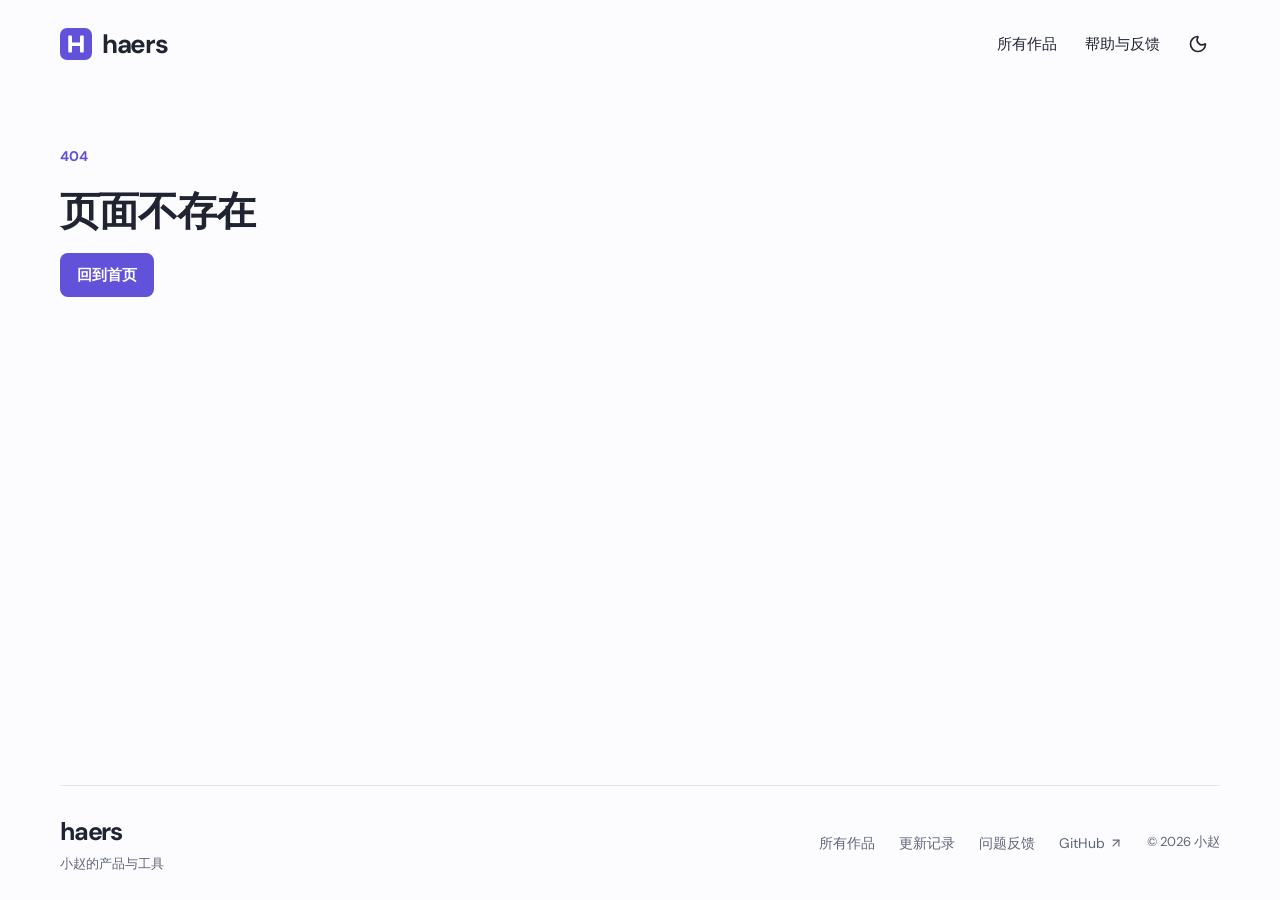
==== commit f208a319: "发布产品展示版与独立更新记录，精简文案并修复页面细节" ====
--- a/404/index.html
+++ b/404/index.html
@@ -1 +1 @@
-<!DOCTYPE html><html lang="zh-CN"><head><meta charSet="utf-8"/><meta name="viewport" content="width=device-width, initial-scale=1"/><link rel="preload" as="image" href="/brand.svg"/><link rel="stylesheet" href="/_next/static/chunks/0x8g7iec9nd16.css" data-precedence="next"/><link rel="preload" as="script" fetchPriority="low" href="/_next/static/chunks/0hrt_tb4vrol_.js"/><script src="/_next/static/chunks/1akr70moqai8b.js" async=""></script><script src="/_next/static/chunks/412u-j8o59kz6.js" async=""></script><script src="/_next/static/chunks/0a3_4s-d-zdrt.js" async=""></script><script src="/_next/static/chunks/turbopack-3-ry682tkyiqk.js" async=""></script><script src="/_next/static/chunks/40m66qksw18f1.js" async=""></script><meta name="robots" content="noindex"/><title>haers · 小赵的产品与工具</title><meta name="description" content="歇刻、小赵书库与小赵资料馆。发现小赵制作的桌面工具与在线网站，查看介绍、下载和使用帮助。"/><meta property="og:title" content="haers · 小赵的产品与工具"/><meta property="og:description" content="歇刻、小赵书库与小赵资料馆。发现小赵制作的桌面工具与在线网站，查看介绍、下载和使用帮助。"/><meta property="og:locale" content="zh_CN"/><meta property="og:image" content="https://haers.github.io/social.png"/><meta property="og:image:width" content="1200"/><meta property="og:image:height" content="630"/><meta property="og:type" content="website"/><meta name="twitter:card" content="summary_large_image"/><meta name="twitter:title" content="haers · 小赵的产品与工具"/><meta name="twitter:description" content="歇刻、小赵书库与小赵资料馆。发现小赵制作的桌面工具与在线网站，查看介绍、下载和使用帮助。"/><meta name="twitter:image" content="https://haers.github.io/social.png"/><meta name="twitter:image:width" content="1200"/><meta name="twitter:image:height" content="630"/><link rel="icon" href="/favicon.png?v=715720519ed7"/><link rel="apple-touch-icon" href="/apple-touch-icon.png?v=715720519ed7"/><script>(function(){let t;try{t=localStorage.getItem('haers-theme')}catch{}document.documentElement.dataset.theme=t==='light'||t==='dark'?t:matchMedia('(prefers-color-scheme: dark)').matches?'dark':'light'})()</script><script src="/_next/static/chunks/0cz1d0mv5g_q7.js" noModule=""></script></head><body><div hidden=""><!--$--><!--/$--></div><a class="skip-link" href="#main">跳至正文</a><header class="site-header"><div class="container header-inner"><a class="brand" aria-label="haers 首页" href="/"><img class="brand-mark" src="/brand.svg" width="32" height="32" alt=""/><span>haers</span></a><nav aria-label="主导航"><a href="/">首页</a><a href="/products/">作品</a><a href="/updates/">更新</a><a href="/help/">帮助</a></nav><div class="header-actions"><button class="icon-button" type="button" aria-label="切换为深色主题"><svg xmlns="http://www.w3.org/2000/svg" width="20" height="20" viewBox="0 0 24 24" fill="none" stroke="currentColor" stroke-width="2" stroke-linecap="round" stroke-linejoin="round" class="lucide lucide-moon" aria-hidden="true"><path d="M20.985 12.486a9 9 0 1 1-9.473-9.472c.405-.022.617.46.402.803a6 6 0 0 0 8.268 8.268c.344-.215.825-.004.803.401"></path></svg></button><a class="github-link" href="https://github.com/haers">GitHub <svg xmlns="http://www.w3.org/2000/svg" width="16" height="16" viewBox="0 0 24 24" fill="none" stroke="currentColor" stroke-width="2" stroke-linecap="round" stroke-linejoin="round" class="lucide lucide-arrow-up-right" aria-hidden="true"><path d="M7 7h10v10"></path><path d="M7 17 17 7"></path></svg></a></div></div></header><main id="main"><div class="container page-content empty-page"><p class="eyebrow">404</p><h1>这个页面走丢了。</h1><p>可以回到首页，或从作品目录继续浏览。</p><a class="button button-primary" href="/">回到首页<svg xmlns="http://www.w3.org/2000/svg" width="18" height="18" viewBox="0 0 24 24" fill="none" stroke="currentColor" stroke-width="2" stroke-linecap="round" stroke-linejoin="round" class="lucide lucide-arrow-right" aria-hidden="true"><path d="M5 12h14"></path><path d="m12 5 7 7-7 7"></path></svg></a></div><!--$--><!--/$--></main><footer class="site-footer container"><div><a class="footer-brand" href="/">haers</a><p>小赵的产品与工具</p></div><nav aria-label="页脚导航"><a href="/products/">所有作品</a><a href="/help/#feedback">问题反馈</a><a href="https://github.com/haers">GitHub <svg xmlns="http://www.w3.org/2000/svg" width="14" height="14" viewBox="0 0 24 24" fill="none" stroke="currentColor" stroke-width="2" stroke-linecap="round" stroke-linejoin="round" class="lucide lucide-arrow-up-right" aria-hidden="true"><path d="M7 7h10v10"></path><path d="M7 17 17 7"></path></svg></a></nav><p class="copyright">© <!-- -->2026<!-- --> 小赵</p></footer><script id="_R_">(globalThis["TURBOPACK"] || (globalThis["TURBOPACK"] = [])).push({"otherChunks":["static/chunks/0hrt_tb4vrol_.js","static/chunks/1akr70moqai8b.js","static/chunks/412u-j8o59kz6.js","static/chunks/0a3_4s-d-zdrt.js"],"runtimeModuleIds":[49006]});</script><script src="/_next/static/chunks/0hrt_tb4vrol_.js" async=""></script><script>(self.__next_f=self.__next_f||[]).push([0])</script><script>self.__next_f.push([1,"1:\"$Sreact.fragment\"\n2:\"/_next/static/chunks/40m66qksw18f1.js\"\n3:I[93963,[\"$2\"],\"Header\"]\n4:I[94588,[\"$2\"],\"default\"]\n5:I[51579,[\"$2\"],\"default\"]\n6:I[79448,[\"$2\"],\"\"]\n7:I[95639,[\"$2\"],\"default\"]\nb:I[99105,[\"$2\"],\"OutletBoundary\"]\nc:\"$Sreact.suspense\"\ne:\"ViewportBoundary\"\nf:I[99105,[\"$2\"],\"$e\"]\n11:\"MetadataBoundary\"\n12:I[99105,[\"$2\"],\"$11\"]\n14:I[31689,[\"$2\"],\"default\",1]\n:HL[\"/_next/static/chunks/0x8g7iec9nd16.css\",\"style\"]\n9:X\na:[[\"children\",{\"s\":\"__PAGE__\",\"h\":512,\"d\":{\"r\":[\"$\",\"$1\",\"c\",{\"children\":[[\"$\",\"div\",null,{\"className\":\"container page-content empty-page\",\"children\":[[\"$\",\"p\",null,{\"className\":\"eyebrow\",\"children\":\"404\"}],[\"$\",\"h1\",null,{\"children\":\"这个页面走丢了。\"}],[\"$\",\"p\",null,{\"children\":\"可以回到首页，或从作品目录继续浏览。\"}],[\"$\",\"$L6\",null,{\"className\":\"button button-primary\",\"href\":\"/\",\"children\":[\"回到首页\",[\"$\",\"$L7\",null,{\"ref\":\"$undefined\",\"icon\":\"$0:t:t:d:r:props:children:1:props:children:1:props:children:2:props:children:props:notFound:0:props:children:3:props:children:1:props:icon\",\"className\":\"$undefined\",\"size\":18,\"aria-hidden\":true}]]}]]}],null,[\"$\",\"$Lb\",null,{\"children\":[\"$\",\"$c\",null,{\"name\":\"Next.MetadataOutlet\",\"children\":\"$@d\"}]}]]}],\"p\":false,\"v\":null}}]]\n8:[[\"children\",{\"s\":\"/_not-found\",\"h\":512,\"d\":{\"r\":[\"$\",\"$1\",\"c\",{\"children\":[null,[\"$\",\"$L4\",null,{\"parallelRouterKey\":\"children\",\"error\":\"$undefined\",\"errorStyles\":\"$undefined\",\"errorScripts\":\"$undefined\",\"template\":[\"$\",\"$L5\",null,{}],\"templateStyles\":\"$undefined\",\"templateScripts\":\"$undefined\",\"notFound\":\"$undefined\",\"forbidden\":\"$undefined\",\"unauthorized\":\"$undefined\"}]]}],\"p\":false,\"v\":\"$9\"},\"c\":\"$Qa\"}]]\n"])</script><script>self.__next_f.push([1,"0:{\"P\":null,\"c\":[\"\",\"_not-found\",\"\"],\"q\":\"\",\"i\":false,\"t\":{\"t\":{\"s\":\"\",\"h\":528,\"d\":{\"r\":[\"$\",\"$1\",\"c\",{\"children\":[[[\"$\",\"link\",\"0\",{\"rel\":\"stylesheet\",\"href\":\"/_next/static/chunks/0x8g7iec9nd16.css\",\"precedence\":\"next\",\"crossOrigin\":\"$undefined\",\"nonce\":\"$undefined\"}],[\"$\",\"script\",\"script-0\",{\"src\":\"/_next/static/chunks/40m66qksw18f1.js\",\"async\":true,\"nonce\":\"$undefined\"}]],[\"$\",\"html\",null,{\"lang\":\"zh-CN\",\"suppressHydrationWarning\":true,\"children\":[[\"$\",\"head\",null,{\"children\":[\"$\",\"script\",null,{\"dangerouslySetInnerHTML\":{\"__html\":\"(function(){let t;try{t=localStorage.getItem('haers-theme')}catch{}document.documentElement.dataset.theme=t==='light'||t==='dark'?t:matchMedia('(prefers-color-scheme: dark)').matches?'dark':'light'})()\"}}]}],[\"$\",\"body\",null,{\"children\":[[\"$\",\"a\",null,{\"className\":\"skip-link\",\"href\":\"#main\",\"children\":\"跳至正文\"}],[\"$\",\"$L3\",null,{}],[\"$\",\"main\",null,{\"id\":\"main\",\"children\":[\"$\",\"$L4\",null,{\"parallelRouterKey\":\"children\",\"error\":\"$undefined\",\"errorStyles\":\"$undefined\",\"errorScripts\":\"$undefined\",\"template\":[\"$\",\"$L5\",null,{}],\"templateStyles\":\"$undefined\",\"templateScripts\":\"$undefined\",\"notFound\":[[\"$\",\"div\",null,{\"className\":\"container page-content empty-page\",\"children\":[[\"$\",\"p\",null,{\"className\":\"eyebrow\",\"children\":\"404\"}],[\"$\",\"h1\",null,{\"children\":\"这个页面走丢了。\"}],[\"$\",\"p\",null,{\"children\":\"可以回到首页，或从作品目录继续浏览。\"}],[\"$\",\"$L6\",null,{\"className\":\"button button-primary\",\"href\":\"/\",\"children\":[\"回到首页\",[\"$\",\"$L7\",null,{\"ref\":\"$undefined\",\"icon\":{\"name\":\"arrow-right\",\"size\":24,\"node\":[[\"path\",{\"d\":\"M5 12h14\",\"key\":\"1ays0h\"}],[\"path\",{\"d\":\"m12 5 7 7-7 7\",\"key\":\"xquz4c\"}]]},\"className\":\"$undefined\",\"size\":18,\"aria-hidden\":true}]]}]]}],[]],\"forbidden\":\"$undefined\",\"unauthorized\":\"$undefined\"}]}],[\"$\",\"footer\",null,{\"className\":\"site-footer container\",\"children\":[[\"$\",\"div\",null,{\"children\":[[\"$\",\"$L6\",null,{\"className\":\"footer-brand\",\"href\":\"/\",\"children\":\"haers\"}],[\"$\",\"p\",null,{\"children\":\"小赵的产品与工具\"}]]}],[\"$\",\"nav\",null,{\"aria-label\":\"页脚导航\",\"children\":[[\"$\",\"$L6\",null,{\"href\":\"/products/\",\"children\":\"所有作品\"}],[\"$\",\"$L6\",null,{\"href\":\"/help/#feedback\",\"children\":\"问题反馈\"}],[\"$\",\"a\",null,{\"href\":\"https://github.com/haers\",\"children\":[\"GitHub \",[\"$\",\"$L7\",null,{\"ref\":\"$undefined\",\"icon\":{\"name\":\"arrow-up-right\",\"size\":24,\"node\":[[\"path\",{\"d\":\"M7 7h10v10\",\"key\":\"1tivn9\"}],[\"path\",{\"d\":\"M7 17 17 7\",\"key\":\"1vkiza\"}]]},\"className\":\"$undefined\",\"size\":14}]]}]]}],[\"$\",\"p\",null,{\"className\":\"copyright\",\"children\":[\"© \",2026,\" 小赵\"]}]]}]]}]]}]]}],\"p\":false,\"v\":null},\"c\":\"$Q8\"},\"h\":{\"r\":[\"$\",\"$1\",\"h\",{\"children\":[[\"$\",\"meta\",null,{\"name\":\"robots\",\"content\":\"noindex\"}],[\"$\",\"$Lf\",null,{\"children\":\"$L10\"}],[\"$\",\"$L12\",null,{\"children\":[[\"$\",\"div\",null,{\"hidden\":true,\"children\":[\"$\",\"$c\",null,{\"name\":\"Next.Metadata\",\"children\":\"$L13\"}]}],null]}],null]}],\"p\":false,\"v\":null}},\"m\":\"$undefined\",\"G\":[\"$14\",[[\"$\",\"link\",\"0\",{\"rel\":\"stylesheet\",\"href\":\"/_next/static/chunks/0x8g7iec9nd16.css\",\"precedence\":\"next\",\"crossOrigin\":\"$undefined\",\"nonce\":\"$undefined\"}]]],\"S\":true,\"r\":\"$undefined\",\"s\":\"$undefined\",\"a\":\"$undefined\",\"l\":\"$undefined\",\"p\":\"$undefined\",\"d\":\"$undefined\",\"b\":\"BgiIe4zPg5Cn2qjfxcnm5\"}\n"])</script><script>self.__next_f.push([1,"9:C\n10:[[\"$\",\"meta\",\"0\",{\"charSet\":\"utf-8\"}],[\"$\",\"meta\",\"1\",{\"name\":\"viewport\",\"content\":\"width=device-width, initial-scale=1\"}]]\n"])</script><script>self.__next_f.push([1,"15:I[2311,[\"$2\"],\"IconMark\"]\nd:null\n13:[[\"$\",\"title\",\"0\",{\"children\":\"haers · 小赵的产品与工具\"}],[\"$\",\"meta\",\"1\",{\"name\":\"description\",\"content\":\"歇刻、小赵书库与小赵资料馆。发现小赵制作的桌面工具与在线网站，查看介绍、下载和使用帮助。\"}],[\"$\",\"meta\",\"2\",{\"property\":\"og:title\",\"content\":\"haers · 小赵的产品与工具\"}],[\"$\",\"meta\",\"3\",{\"property\":\"og:description\",\"content\":\"歇刻、小赵书库与小赵资料馆。发现小赵制作的桌面工具与在线网站，查看介绍、下载和使用帮助。\"}],[\"$\",\"meta\",\"4\",{\"property\":\"og:locale\",\"content\":\"zh_CN\"}],[\"$\",\"meta\",\"5\",{\"property\":\"og:image\",\"content\":\"https://haers.github.io/social.png\"}],[\"$\",\"meta\",\"6\",{\"property\":\"og:image:width\",\"content\":\"1200\"}],[\"$\",\"meta\",\"7\",{\"property\":\"og:image:height\",\"content\":\"630\"}],[\"$\",\"meta\",\"8\",{\"property\":\"og:type\",\"content\":\"website\"}],[\"$\",\"meta\",\"9\",{\"name\":\"twitter:card\",\"content\":\"summary_large_image\"}],[\"$\",\"meta\",\"10\",{\"name\":\"twitter:title\",\"content\":\"haers · 小赵的产品与工具\"}],[\"$\",\"meta\",\"11\",{\"name\":\"twitter:description\",\"content\":\"歇刻、小赵书库与小赵资料馆。发现小赵制作的桌面工具与在线网站，查看介绍、下载和使用帮助。\"}],[\"$\",\"meta\",\"12\",{\"name\":\"twitter:image\",\"content\":\"https://haers.github.io/social.png\"}],[\"$\",\"meta\",\"13\",{\"name\":\"twitter:image:width\",\"content\":\"1200\"}],[\"$\",\"meta\",\"14\",{\"name\":\"twitter:image:height\",\"content\":\"630\"}],[\"$\",\"link\",\"15\",{\"rel\":\"icon\",\"href\":\"/favicon.png?v=715720519ed7\"}],[\"$\",\"link\",\"16\",{\"rel\":\"apple-touch-icon\",\"href\":\"/apple-touch-icon.png?v=715720519ed7\"}],[\"$\",\"$L15\",\"17\",{}]]\n"])</script></body></html>+<!DOCTYPE html><html lang="zh-CN"><head><meta charSet="utf-8"/><meta name="viewport" content="width=device-width, initial-scale=1"/><link rel="preload" as="image" href="/brand.svg"/><link rel="stylesheet" href="/_next/static/chunks/3yepwoymsi00f.css" data-precedence="next"/><link rel="preload" as="script" fetchPriority="low" href="/_next/static/chunks/1new1iqttgfkh.js"/><script src="/_next/static/chunks/209rxbpspm451.js" async=""></script><script src="/_next/static/chunks/3vm8v9a5vieg-.js" async=""></script><script src="/_next/static/chunks/1112yg9kzr73w.js" async=""></script><script src="/_next/static/chunks/turbopack-2u1d16houkiyo.js" async=""></script><script src="/_next/static/chunks/05h20ra0cdnsp.js" async=""></script><meta name="robots" content="noindex"/><title>haers · 小赵的产品与工具</title><meta name="description" content="歇刻、小赵书库和小赵资料馆的介绍、下载入口与使用说明。"/><meta property="og:title" content="haers · 小赵的产品与工具"/><meta property="og:description" content="歇刻、小赵书库和小赵资料馆的介绍、下载入口与使用说明。"/><meta property="og:url" content="https://haers.github.io/"/><meta property="og:site_name" content="haers"/><meta property="og:locale" content="zh_CN"/><meta property="og:image" content="https://haers.github.io/social.png"/><meta property="og:image:width" content="1200"/><meta property="og:image:height" content="630"/><meta property="og:type" content="website"/><meta name="twitter:card" content="summary_large_image"/><meta name="twitter:title" content="haers · 小赵的产品与工具"/><meta name="twitter:description" content="歇刻、小赵书库和小赵资料馆的介绍、下载入口与使用说明。"/><meta name="twitter:image" content="https://haers.github.io/social.png"/><meta name="twitter:image:width" content="1200"/><meta name="twitter:image:height" content="630"/><link rel="icon" href="/favicon.png?v=715720519ed7"/><link rel="apple-touch-icon" href="/apple-touch-icon.png?v=715720519ed7"/><script>(function(){let t;try{t=localStorage.getItem('haers-theme')}catch{}document.documentElement.dataset.theme=t==='light'||t==='dark'?t:matchMedia('(prefers-color-scheme: dark)').matches?'dark':'light'})()</script><script src="/_next/static/chunks/0cz1d0mv5g_q7.js" noModule=""></script></head><body><div hidden=""><!--$--><!--/$--></div><a class="skip-link" href="#main">跳至正文</a><header class="site-header"><div class="container header-inner"><a class="brand" aria-label="haers 首页" href="/"><img class="brand-mark" src="/brand.svg" width="32" height="32" alt=""/><span>haers</span></a><nav aria-label="主导航"><a href="/products/">所有作品</a><a href="/help/">帮助与反馈</a></nav><div class="header-actions"><button class="icon-button" type="button" aria-label="切换为深色主题"><svg xmlns="http://www.w3.org/2000/svg" width="20" height="20" viewBox="0 0 24 24" fill="none" stroke="currentColor" stroke-width="2" stroke-linecap="round" stroke-linejoin="round" class="lucide lucide-moon" aria-hidden="true"><path d="M20.985 12.486a9 9 0 1 1-9.473-9.472c.405-.022.617.46.402.803a6 6 0 0 0 8.268 8.268c.344-.215.825-.004.803.401"></path></svg></button></div></div></header><main id="main"><div class="container page-content empty-page"><p class="eyebrow">404</p><h1>页面不存在</h1><a class="button button-primary" href="/"><span>回到首页</span></a></div><!--$--><!--/$--></main><footer class="site-footer container"><div><a class="footer-brand" href="/">haers</a><p>小赵的产品与工具</p></div><nav aria-label="页脚导航"><a href="/products/">所有作品</a><a href="/updates/">更新记录</a><a href="/help/#feedback">问题反馈</a><a href="https://github.com/haers">GitHub <svg xmlns="http://www.w3.org/2000/svg" width="14" height="14" viewBox="0 0 24 24" fill="none" stroke="currentColor" stroke-width="2" stroke-linecap="round" stroke-linejoin="round" class="lucide lucide-arrow-up-right" aria-hidden="true"><path d="M7 7h10v10"></path><path d="M7 17 17 7"></path></svg></a></nav><p class="copyright">© <!-- -->2026<!-- --> 小赵</p></footer><script id="_R_">(globalThis["TURBOPACK"] || (globalThis["TURBOPACK"] = [])).push({"otherChunks":["static/chunks/1new1iqttgfkh.js","static/chunks/209rxbpspm451.js","static/chunks/3vm8v9a5vieg-.js","static/chunks/1112yg9kzr73w.js"],"runtimeModuleIds":[66642]});</script><script src="/_next/static/chunks/1new1iqttgfkh.js" async=""></script><script>(self.__next_f=self.__next_f||[]).push([0])</script><script>self.__next_f.push([1,"1:\"$Sreact.fragment\"\n2:\"/_next/static/chunks/05h20ra0cdnsp.js\"\n3:I[93963,[\"$2\"],\"Header\"]\n4:I[61245,[\"$2\"],\"default\"]\n5:I[57571,[\"$2\"],\"default\"]\n6:I[47435,[\"$2\"],\"\"]\n7:I[95639,[\"$2\"],\"default\"]\nb:I[19485,[\"$2\"],\"OutletBoundary\"]\nc:\"$Sreact.suspense\"\ne:\"ViewportBoundary\"\nf:I[19485,[\"$2\"],\"$e\"]\n11:\"MetadataBoundary\"\n12:I[19485,[\"$2\"],\"$11\"]\n14:I[34778,[\"$2\"],\"default\",1]\n:HL[\"/_next/static/chunks/3yepwoymsi00f.css\",\"style\"]\n9:X\na:[[\"children\",{\"s\":\"__PAGE__\",\"h\":512,\"d\":{\"r\":[\"$\",\"$1\",\"c\",{\"children\":[[\"$\",\"div\",null,{\"className\":\"container page-content empty-page\",\"children\":[[\"$\",\"p\",null,{\"className\":\"eyebrow\",\"children\":\"404\"}],[\"$\",\"h1\",null,{\"children\":\"页面不存在\"}],[\"$\",\"$L6\",null,{\"className\":\"button button-primary\",\"href\":\"/\",\"children\":[\"$undefined\",[\"$\",\"span\",null,{\"children\":\"回到首页\"}]]}]]}],null,[\"$\",\"$Lb\",null,{\"children\":[\"$\",\"$c\",null,{\"name\":\"Next.MetadataOutlet\",\"children\":\"$@d\"}]}]]}],\"p\":false,\"v\":null}}]]\n8:[[\"children\",{\"s\":\"/_not-found\",\"h\":512,\"d\":{\"r\":[\"$\",\"$1\",\"c\",{\"children\":[null,[\"$\",\"$L4\",null,{\"parallelRouterKey\":\"children\",\"error\":\"$undefined\",\"errorStyles\":\"$undefined\",\"errorScripts\":\"$undefined\",\"template\":[\"$\",\"$L5\",null,{}],\"templateStyles\":\"$undefined\",\"templateScripts\":\"$undefined\",\"notFound\":\"$undefined\",\"forbidden\":\"$undefined\",\"unauthorized\":\"$undefined\"}]]}],\"p\":false,\"v\":\"$9\"},\"c\":\"$Qa\"}]]\n"])</script><script>self.__next_f.push([1,"0:{\"P\":null,\"c\":[\"\",\"_not-found\",\"\"],\"q\":\"\",\"i\":false,\"t\":{\"t\":{\"s\":\"\",\"h\":528,\"d\":{\"r\":[\"$\",\"$1\",\"c\",{\"children\":[[[\"$\",\"link\",\"0\",{\"rel\":\"stylesheet\",\"href\":\"/_next/static/chunks/3yepwoymsi00f.css\",\"precedence\":\"next\",\"crossOrigin\":\"$undefined\",\"nonce\":\"$undefined\"}],[\"$\",\"script\",\"script-0\",{\"src\":\"/_next/static/chunks/05h20ra0cdnsp.js\",\"async\":true,\"nonce\":\"$undefined\"}]],[\"$\",\"html\",null,{\"lang\":\"zh-CN\",\"suppressHydrationWarning\":true,\"children\":[[\"$\",\"head\",null,{\"children\":[\"$\",\"script\",null,{\"dangerouslySetInnerHTML\":{\"__html\":\"(function(){let t;try{t=localStorage.getItem('haers-theme')}catch{}document.documentElement.dataset.theme=t==='light'||t==='dark'?t:matchMedia('(prefers-color-scheme: dark)').matches?'dark':'light'})()\"}}]}],[\"$\",\"body\",null,{\"children\":[[\"$\",\"a\",null,{\"className\":\"skip-link\",\"href\":\"#main\",\"children\":\"跳至正文\"}],[\"$\",\"$L3\",null,{}],[\"$\",\"main\",null,{\"id\":\"main\",\"children\":[\"$\",\"$L4\",null,{\"parallelRouterKey\":\"children\",\"error\":\"$undefined\",\"errorStyles\":\"$undefined\",\"errorScripts\":\"$undefined\",\"template\":[\"$\",\"$L5\",null,{}],\"templateStyles\":\"$undefined\",\"templateScripts\":\"$undefined\",\"notFound\":[[\"$\",\"div\",null,{\"className\":\"container page-content empty-page\",\"children\":[[\"$\",\"p\",null,{\"className\":\"eyebrow\",\"children\":\"404\"}],[\"$\",\"h1\",null,{\"children\":\"页面不存在\"}],[\"$\",\"$L6\",null,{\"className\":\"button button-primary\",\"href\":\"/\",\"children\":[\"$undefined\",[\"$\",\"span\",null,{\"children\":\"回到首页\"}]]}]]}],[]],\"forbidden\":\"$undefined\",\"unauthorized\":\"$undefined\"}]}],[\"$\",\"footer\",null,{\"className\":\"site-footer container\",\"children\":[[\"$\",\"div\",null,{\"children\":[[\"$\",\"$L6\",null,{\"className\":\"footer-brand\",\"href\":\"/\",\"children\":\"haers\"}],[\"$\",\"p\",null,{\"children\":\"小赵的产品与工具\"}]]}],[\"$\",\"nav\",null,{\"aria-label\":\"页脚导航\",\"children\":[[\"$\",\"$L6\",null,{\"href\":\"/products/\",\"children\":\"所有作品\"}],[\"$\",\"$L6\",null,{\"href\":\"/updates/\",\"children\":\"更新记录\"}],[\"$\",\"$L6\",null,{\"href\":\"/help/#feedback\",\"children\":\"问题反馈\"}],[\"$\",\"a\",null,{\"href\":\"https://github.com/haers\",\"children\":[\"GitHub \",[\"$\",\"$L7\",null,{\"ref\":\"$undefined\",\"icon\":{\"name\":\"arrow-up-right\",\"size\":24,\"node\":[[\"path\",{\"d\":\"M7 7h10v10\",\"key\":\"1tivn9\"}],[\"path\",{\"d\":\"M7 17 17 7\",\"key\":\"1vkiza\"}]]},\"className\":\"$undefined\",\"size\":14}]]}]]}],[\"$\",\"p\",null,{\"className\":\"copyright\",\"children\":[\"© \",2026,\" 小赵\"]}]]}]]}]]}]]}],\"p\":false,\"v\":null},\"c\":\"$Q8\"},\"h\":{\"r\":[\"$\",\"$1\",\"h\",{\"children\":[[\"$\",\"meta\",null,{\"name\":\"robots\",\"content\":\"noindex\"}],[\"$\",\"$Lf\",null,{\"children\":\"$L10\"}],[\"$\",\"$L12\",null,{\"children\":[[\"$\",\"div\",null,{\"hidden\":true,\"children\":[\"$\",\"$c\",null,{\"name\":\"Next.Metadata\",\"children\":\"$L13\"}]}],null]}],null]}],\"p\":false,\"v\":null}},\"m\":\"$undefined\",\"G\":[\"$14\",[[\"$\",\"link\",\"0\",{\"rel\":\"stylesheet\",\"href\":\"/_next/static/chunks/3yepwoymsi00f.css\",\"precedence\":\"next\",\"crossOrigin\":\"$undefined\",\"nonce\":\"$undefined\"}]]],\"S\":true,\"r\":\"$undefined\",\"s\":\"$undefined\",\"a\":\"$undefined\",\"l\":\"$undefined\",\"p\":\"$undefined\",\"d\":\"$undefined\",\"b\":\"NVo0qxYpxI4JtH-9yzpfv\"}\n"])</script><script>self.__next_f.push([1,"9:C\n10:[[\"$\",\"meta\",\"0\",{\"charSet\":\"utf-8\"}],[\"$\",\"meta\",\"1\",{\"name\":\"viewport\",\"content\":\"width=device-width, initial-scale=1\"}]]\n"])</script><script>self.__next_f.push([1,"15:I[99089,[\"$2\"],\"IconMark\"]\nd:null\n"])</script><script>self.__next_f.push([1,"13:[[\"$\",\"title\",\"0\",{\"children\":\"haers · 小赵的产品与工具\"}],[\"$\",\"meta\",\"1\",{\"name\":\"description\",\"content\":\"歇刻、小赵书库和小赵资料馆的介绍、下载入口与使用说明。\"}],[\"$\",\"meta\",\"2\",{\"property\":\"og:title\",\"content\":\"haers · 小赵的产品与工具\"}],[\"$\",\"meta\",\"3\",{\"property\":\"og:description\",\"content\":\"歇刻、小赵书库和小赵资料馆的介绍、下载入口与使用说明。\"}],[\"$\",\"meta\",\"4\",{\"property\":\"og:url\",\"content\":\"https://haers.github.io/\"}],[\"$\",\"meta\",\"5\",{\"property\":\"og:site_name\",\"content\":\"haers\"}],[\"$\",\"meta\",\"6\",{\"property\":\"og:locale\",\"content\":\"zh_CN\"}],[\"$\",\"meta\",\"7\",{\"property\":\"og:image\",\"content\":\"https://haers.github.io/social.png\"}],[\"$\",\"meta\",\"8\",{\"property\":\"og:image:width\",\"content\":\"1200\"}],[\"$\",\"meta\",\"9\",{\"property\":\"og:image:height\",\"content\":\"630\"}],[\"$\",\"meta\",\"10\",{\"property\":\"og:type\",\"content\":\"website\"}],[\"$\",\"meta\",\"11\",{\"name\":\"twitter:card\",\"content\":\"summary_large_image\"}],[\"$\",\"meta\",\"12\",{\"name\":\"twitter:title\",\"content\":\"haers · 小赵的产品与工具\"}],[\"$\",\"meta\",\"13\",{\"name\":\"twitter:description\",\"content\":\"歇刻、小赵书库和小赵资料馆的介绍、下载入口与使用说明。\"}],[\"$\",\"meta\",\"14\",{\"name\":\"twitter:image\",\"content\":\"https://haers.github.io/social.png\"}],[\"$\",\"meta\",\"15\",{\"name\":\"twitter:image:width\",\"content\":\"1200\"}],[\"$\",\"meta\",\"16\",{\"name\":\"twitter:image:height\",\"content\":\"630\"}],[\"$\",\"link\",\"17\",{\"rel\":\"icon\",\"href\":\"/favicon.png?v=715720519ed7\"}],[\"$\",\"link\",\"18\",{\"rel\":\"apple-touch-icon\",\"href\":\"/apple-touch-icon.png?v=715720519ed7\"}],[\"$\",\"$L15\",\"19\",{}]]\n"])</script></body></html>
--- a/_next/static/chunks/3yepwoymsi00f.css
+++ b/_next/static/chunks/3yepwoymsi00f.css
@@ -0,0 +1,10 @@
+@font-face{font-family:DM Sans;src:url(/fonts/dm-sans-400.ttf)format("truetype");font-weight:400;font-display:swap}@font-face{font-family:DM Sans;src:url(/fonts/dm-sans-700.ttf)format("truetype");font-weight:600 800;font-display:swap}:root{--site-width:1160px;--page-gutter:32px;--page-top:40px;--section-space:40px;--chapter-space:96px;--product-width:960px;--home-top:64px;--product-top:24px;--content-space:24px;--panel-padding:24px;--panel-radius:8px;--font-page:40px;--font-section:24px;--font-card:20px;--font-body:16px;--font-meta:14px;--bg:#fcfcfe;--surface:#fff;--soft:#f4f4fa;--text:#202332;--muted:#606577;--line:#e3e5ee;--accent:#6152d9;--accent-hover:#4f41c0;--accent-soft:#eeebff;--shadow:0 16px 50px #2c245f14;--lightningcss-light:initial;--lightningcss-dark: ;color-scheme:light}:root[data-theme=dark]{--bg:#14151b;--surface:#1b1d26;--soft:#22242f;--text:#f0f1f7;--muted:#adb2c5;--line:#35394a;--accent:#b4a8ff;--accent-hover:#c8bfff;--accent-soft:#302947;--shadow:0 16px 50px #0000002e;--lightningcss-light: ;--lightningcss-dark:initial;color-scheme:dark}*{box-sizing:border-box}html{scroll-behavior:smooth;scroll-padding-top:100px}body{min-height:100vh;color:var(--text);background:var(--bg);font-family:DM Sans,-apple-system,BlinkMacSystemFont,PingFang SC,Microsoft YaHei,sans-serif;font-size:var(--font-body);-webkit-font-smoothing:antialiased;flex-direction:column;margin:0;line-height:1.75;display:flex}main{flex:1}a{color:inherit;text-decoration:none}button,input,select,textarea{font:inherit}button,select,summary{cursor:pointer}button{color:inherit}button,a{-webkit-tap-highlight-color:transparent}button,select,textarea{border-radius:8px}button{background:0 0;border:0}img{max-width:100%;height:auto;display:block}svg{vertical-align:middle;flex-shrink:0}h1,h2,h3,p{margin:0}h1,h2,h3{letter-spacing:-.025em;line-height:1.4}h1{font-size:var(--font-page);line-height:1.3}h2{font-size:var(--font-section)}h3{font-size:var(--font-card)}a,button{touch-action:manipulation}a:focus-visible,button:focus-visible,summary:focus-visible,select:focus-visible,textarea:focus-visible{outline:2px solid var(--accent);outline-offset:3px}::selection{color:var(--text);background:var(--accent-soft)}.container{width:min(var(--site-width), calc(100% - var(--page-gutter) * 2));margin-inline:auto}.sr-only{clip-path:inset(50%);white-space:nowrap;width:1px;height:1px;position:absolute;overflow:hidden}.skip-link{z-index:100;background:var(--surface);padding:8px 16px;position:fixed;top:8px;left:16px;transform:translateY(-160%)}.skip-link:focus{transform:translateY(0)}.site-header{background:var(--bg)}.header-inner{align-items:center;gap:16px;min-height:88px;display:flex}.brand{letter-spacing:-.05em;align-items:center;gap:10px;font-size:26px;font-weight:700;line-height:1;display:inline-flex}.brand-mark{flex-shrink:0;width:32px;height:32px;display:block}.header-inner nav{align-items:center;gap:28px;margin-left:auto;display:flex}.header-inner nav a{white-space:nowrap;border-radius:4px;justify-content:center;align-items:center;min-height:44px;padding:10px 0;font-size:15px;line-height:24px;display:inline-flex}.header-inner nav a:hover,.header-inner nav a[aria-current=page]{color:var(--accent)}.header-inner nav a[aria-current=page]{text-underline-offset:8px;text-decoration:underline;text-decoration-thickness:2px}.header-actions{align-items:center;display:flex}.icon-button{border-radius:var(--panel-radius);flex-shrink:0;justify-content:center;align-items:center;width:44px;height:44px;display:inline-flex}.icon-button:hover{background:var(--soft);color:var(--accent)}
+.eyebrow{color:var(--accent);margin-bottom:20px;font-size:14px;font-weight:600}.actions{flex-wrap:wrap;align-items:center;gap:20px;margin-top:28px;display:flex}.button{border:1px solid #0000;border-radius:8px;justify-content:center;align-items:center;gap:8px;min-height:44px;padding:9px 16px;font-size:15px;font-weight:600;line-height:24px;transition:background .15s,color .15s;display:inline-flex}.button>svg{stroke-width:1.75px;width:16px;height:16px}.actions .text-link{min-height:44px;font-weight:500}.button-primary{color:#fff;background:#6152d9}.button-primary:hover{background:#4f41c0}.button-secondary{border-color:var(--line);background:var(--surface);color:var(--text)}.button-secondary:hover{border-color:var(--accent);color:var(--accent)}.text-link{min-height:36px;color:var(--accent);align-items:center;gap:8px;font-size:15px;line-height:24px;display:inline-flex}.text-link:hover{text-underline-offset:5px;text-decoration:underline}.panel{padding:var(--panel-padding);border:1px solid var(--line);border-radius:var(--panel-radius);background:var(--surface)}.panel-soft{background:var(--soft)}.product-icon{width:var(--product-icon-size,44px);height:var(--product-icon-size,44px);border-radius:22%;flex-shrink:0;display:block;overflow:hidden}.product-icon img{object-fit:contain;width:100%;height:100%}.product-icon-xieke img{transform:scale(1.14286)}.product-image{aspect-ratio:20/13;min-width:0;position:relative;overflow:hidden}.product-image img{object-fit:contain;object-position:top;width:100%;height:100%}.image-dark,[data-theme=dark] .image-light{display:none}[data-theme=dark] .image-dark{display:block}.site-footer{align-items:center;gap:var(--content-space);padding-block:var(--content-space);margin-top:var(--section-space);border-top:1px solid var(--line);display:flex}.footer-brand{letter-spacing:-.05em;font-size:25px;font-weight:700}.site-footer p{color:var(--muted);font-size:13px}.site-footer nav{color:var(--muted);flex-wrap:wrap;gap:24px;margin-left:auto;font-size:14px;display:flex}.site-footer nav a{align-items:center;gap:4px;min-height:36px;display:inline-flex}.site-footer nav a:hover{color:var(--accent)}
+.page-content{padding-top:var(--page-top)}.page-heading{justify-content:space-between;align-items:center;gap:var(--content-space);margin-bottom:var(--content-space);flex-wrap:wrap;min-height:52px;display:flex}.page-heading-identity{--product-icon-size:48px;align-items:center;gap:12px;min-width:0;display:flex}.filters{margin-bottom:var(--content-space);flex-wrap:wrap;gap:12px;display:flex}.filters button{min-height:44px;color:var(--muted);padding:9px 16px;font-size:15px;line-height:24px}.filters button[aria-pressed=true]{background:var(--accent-soft);color:var(--accent)}.filters button:hover{color:var(--accent)}.download-section{align-items:center;gap:var(--content-space) var(--section-space);grid-template-columns:minmax(0,1fr) auto;display:grid}.download-heading{border-bottom:1px solid var(--line);grid-column:1/-1;justify-content:space-between;align-items:center;gap:16px;padding-bottom:16px;display:flex}.download-heading h2{flex-shrink:0}.download-links,.visit-actions{flex-wrap:wrap;align-items:center;gap:8px 20px;display:flex}.download-heading .text-link{font-size:var(--font-meta)}.download-action{flex-direction:column;justify-self:end;align-items:center;gap:8px;display:flex}.download-note{color:var(--muted);font-size:var(--font-meta);line-height:20px}.facts{font-size:var(--font-meta);grid-template-columns:72px minmax(0,1fr) 72px minmax(0,1fr);gap:12px 16px;margin:0;line-height:24px;display:grid}.facts dt{color:var(--muted)}.facts dd{margin:0}.visit-strip{align-items:center;gap:var(--content-space);text-align:center;flex-direction:column;display:flex}.visit-strip h2{text-wrap:balance}.visit-actions{justify-content:center;gap:16px}.visit-actions .text-link{min-height:44px}.visit-strip .button{flex-shrink:0}.help-layout{gap:var(--section-space);grid-template-columns:repeat(2,minmax(0,1fr));display:grid}.help-layout h2{margin-bottom:16px}.feedback-panel{align-self:start}.feedback-form{margin-top:var(--content-space);flex-direction:column;gap:12px;display:flex}.feedback-form label{font-size:var(--font-meta);font-weight:600}.feedback-form .button{align-self:start;margin-top:12px}.empty-page{min-height:55vh}.empty-page>p{margin-block:16px}.empty-page .button{margin-top:16px}.release-link{color:var(--accent);text-underline-offset:3px;text-decoration:underline}
+.changelog-overview-page{max-width:var(--product-width);margin-inline:auto}.changelog-overview,.changelog-entries,.changelog-index ol{margin:0;padding:0;list-style:none}.changelog-overview{border-top:1px solid var(--line)}.changelog-product{--product-icon-size:44px;border-bottom:1px solid var(--line);grid-template-columns:200px minmax(0,1fr) 96px 16px;align-items:center;gap:24px;padding-block:24px;display:grid}.changelog-product-identity{align-items:center;gap:12px;min-width:0;display:flex}.changelog-product-identity h2{font-size:var(--font-card)}.changelog-product-update{color:var(--muted);overflow-wrap:anywhere}.changelog-product-date{text-align:right}.changelog-product time,.changelog-entry-heading time,.changelog-channel,.changelog-index,.changelog-pagination>span{font-size:var(--font-meta);color:var(--muted);font-variant-numeric:tabular-nums}.changelog-product-arrow{color:var(--muted);justify-self:end}.changelog-product:hover h2,.changelog-product:hover .changelog-product-arrow{color:var(--accent)}.changelog-product:focus-visible{border-radius:4px}.changelog-page{max-width:1048px;margin-inline:auto}.changelog-navigation{flex-wrap:wrap;justify-content:space-between;gap:4px 20px;margin-bottom:20px;display:flex}.changelog-navigation .text-link{font-size:var(--font-meta)}.changelog-page>.page-heading{margin-bottom:32px}.changelog-layout{grid-template-columns:200px minmax(0,1fr);align-items:start;gap:48px;display:grid}.changelog-reading{min-width:0;max-width:800px}.changelog-layout>.changelog-reading:only-child{grid-column:1/-1;width:100%;margin-inline:auto}.changelog-index{border-top:1px solid var(--line);max-height:calc(100dvh - 48px);padding-top:28px;position:sticky;top:24px;overflow-y:auto}.changelog-index-title{color:var(--text);margin-bottom:12px;font-weight:600}.changelog-index li+li{margin-top:4px}.changelog-index a{border-left:2px solid var(--line);overflow-wrap:anywhere;border-radius:0 4px 4px 0;flex-direction:column;justify-content:center;min-height:44px;padding:8px;line-height:1.6;display:flex}.changelog-index a:hover{color:var(--accent);background:var(--soft);border-left-color:var(--accent)}.changelog-index a>span{text-wrap:balance}.changelog-index time{font-variant-numeric:tabular-nums;margin-top:4px;display:block}.changelog-entry{border-top:1px solid var(--line);padding-block:28px 36px;scroll-margin-top:24px}.changelog-entry-heading{flex-wrap:wrap;justify-content:space-between;align-items:baseline;gap:8px 20px;display:flex}.changelog-entry-identity{flex-wrap:wrap;align-items:center;gap:8px 12px;min-width:0;display:flex}.changelog-entry-heading h2{overflow-wrap:anywhere}.changelog-entry-heading time{flex-shrink:0}.changelog-latest{color:var(--accent);font-size:var(--font-meta);font-weight:600;line-height:24px}.changelog-channel{margin-top:8px}.changelog-summary{color:var(--muted);overflow-wrap:anywhere;margin-top:12px}.changelog-sections{gap:20px;margin-top:24px;display:grid}.changelog-change-group h3{font-size:var(--font-body);letter-spacing:0;line-height:1.75}.changelog-change-group ul{margin:8px 0 0;padding-left:1.4em;list-style-type:disc}.changelog-change-group li{overflow-wrap:anywhere;padding-left:4px}.changelog-change-group li+li{margin-top:8px}.changelog-change-group li::marker{color:var(--muted)}.changelog-notes p{color:var(--muted);overflow-wrap:anywhere;margin-top:8px}.changelog-notes p+p{margin-top:12px}.changelog-pagination{border-top:1px solid var(--line);grid-template-columns:1fr auto 1fr;align-items:center;gap:16px;padding-top:24px;display:grid}.changelog-pagination>:last-child{justify-self:end}.changelog-empty{color:var(--muted);padding-block:32px}@media (max-width:1000px){.changelog-page{max-width:800px}.changelog-layout{display:block}.changelog-index{display:none}}@media (max-width:700px){.changelog-product{--product-icon-size:40px;grid-template-columns:minmax(0,1fr) auto;gap:8px 12px;padding-block:20px}.changelog-product-identity{grid-area:1/1}.changelog-product-update{grid-area:2/1;padding-left:52px}.changelog-product-date{grid-area:1/2}.changelog-product-arrow{grid-area:2/2}.changelog-page>.page-heading{margin-bottom:24px}.changelog-page .page-heading-identity{align-items:start}.changelog-page .page-heading-identity .product-icon{margin-top:2px}.changelog-entry-heading{display:block}.changelog-entry-heading>time{margin-top:8px;display:block}.changelog-entry{padding-block:24px 28px}}
+.select-trigger,.text-area{border:1px solid var(--line);background:var(--surface);width:100%;color:var(--text);border-radius:8px;padding:10px 12px;font-size:15px;line-height:24px}.select-trigger{text-align:left;justify-content:space-between;align-items:center;gap:12px;min-height:44px;margin-bottom:10px;display:flex}.select-trigger>span:first-child{min-width:0}.select-trigger svg{color:var(--muted)}.select-trigger:hover,.text-area:hover{border-color:var(--muted)}.select-trigger:focus,.text-area:focus,.select-trigger[data-state=open]{border-color:var(--accent);box-shadow:0 0 0 3px var(--accent-soft);outline:none}.select-trigger[data-state=open] svg{transform:rotate(180deg)}.select-content{z-index:60;width:var(--radix-select-trigger-width);max-width:calc(100vw - 32px);max-height:var(--radix-select-content-available-height);border:1px solid var(--line);background:var(--surface);color:var(--text);box-shadow:var(--shadow);border-radius:8px;font-size:15px;line-height:24px;overflow-y:auto}.select-viewport{padding:5px}.select-option{cursor:pointer;-webkit-user-select:none;user-select:none;border-radius:5px;outline:none;align-items:center;min-height:44px;padding:10px 36px 10px 10px;display:flex;position:relative}.select-option[data-state=checked]{color:var(--accent);font-weight:600}.select-option[data-highlighted]{color:var(--accent);background:var(--accent-soft)}.select-indicator{align-items:center;display:flex;position:absolute;right:10px}.text-area{resize:vertical;min-height:130px}.text-area::placeholder{color:var(--muted);opacity:1}.faq-item{border-bottom:1px solid var(--line)}.faq-heading{margin:0;font-size:16px}.faq-trigger{text-align:left;border-radius:4px;justify-content:space-between;align-items:center;gap:16px;width:100%;min-height:56px;padding:14px 0;font-size:16px;font-weight:600;line-height:1.75;display:flex}.faq-trigger svg{color:var(--muted)}.faq-trigger:hover{color:var(--accent)}.faq-trigger[data-state=open] svg{transform:rotate(180deg)}.faq-content{padding-bottom:16px}.faq-content[data-state=closed]{display:none}.faq-content p{color:var(--muted);font-size:var(--font-body)}
+.home-page{padding-top:var(--home-top)}.home-heading{text-align:center;margin-bottom:var(--chapter-space)}.home-heading p{color:var(--muted);margin-top:12px}.product-grid{gap:var(--content-space);width:min(100%, var(--product-width));grid-template-columns:repeat(3,minmax(0,1fr));margin-inline:auto;display:grid}.product-tile{text-align:center;background:var(--soft);border-radius:var(--panel-radius);border:1px solid #0000;flex-direction:column;align-items:center;min-width:0;padding:32px 24px;transition:border-color .15s;display:flex}.product-tile:hover{border-color:var(--accent)}.product-tile .product-icon{--product-icon-size:96px}.product-tile h2{font-size:var(--font-section);margin-top:20px}.product-tile:hover h2{color:var(--accent)}.product-tile-description{min-height:56px;margin-top:8px}.product-tile-category{color:var(--muted);font-size:var(--font-meta);margin-top:auto;padding-top:12px}@media (max-width:700px){.product-grid{grid-template-columns:1fr;max-width:420px}}
+.product-detail{padding-top:var(--product-top)}.product-detail>section+section{margin-top:var(--chapter-space)}.product-heading{text-align:center;flex-direction:column;align-items:center;max-width:720px;margin-inline:auto;display:flex}.product-heading .product-icon{--product-icon-size:96px}.product-heading h1{margin-top:12px}.product-tagline{font-size:var(--font-card);margin-top:8px;font-weight:600;line-height:1.4}.product-description{max-width:36em;color:var(--muted);margin-top:4px}.product-heading .actions{margin-top:var(--content-space);justify-content:center;gap:12px}.product-preview{max-width:var(--product-width);margin:var(--section-space) auto 0}.product-preview .feature-gallery{width:100%;min-width:0;max-width:none;margin:0}.product-art,.product-preview .gallery-frame{background:var(--soft);border-radius:var(--panel-radius);min-width:0;padding:16px}.product-art .product-image{border:1px solid var(--line);border-radius:var(--panel-radius);box-shadow:var(--shadow)}.product-preview .gallery-arrow-prev{left:28px}.product-preview .gallery-arrow-next{right:28px}.product-detail>.edition-section,.product-detail>.download-section,.product-detail>.visit-strip{max-width:var(--product-width);margin-inline:auto}.product-scene{gap:var(--section-space);grid-template-columns:repeat(2,minmax(0,1fr));align-items:center;display:grid}.product-scene-copy{min-width:0;max-width:34em}.product-scene-copy p{color:var(--muted);margin-top:16px}.product-scene-copy .text-link{margin-top:12px}.product-scene-media{min-width:0;padding:var(--panel-padding);border-radius:var(--panel-radius);background:var(--soft);place-items:center;display:grid}.product-scene-media img{object-fit:contain;border-radius:var(--panel-radius);width:auto;max-width:100%;max-height:400px}.product-scene-reversed .product-scene-copy{grid-area:1/2}.product-scene-reversed .product-scene-media{grid-area:1/1}@media (max-width:1000px){.product-scene{gap:var(--content-space);grid-template-columns:1fr}.product-scene-reversed .product-scene-copy,.product-scene-reversed .product-scene-media{grid-area:auto}}@media (max-width:700px){.product-art,.product-preview .gallery-frame{padding:12px}.product-preview .gallery-arrow-prev{left:18px}.product-preview .gallery-arrow-next{right:18px}}
+.edition-heading{text-align:center;margin-bottom:var(--content-space)}.edition-actions{margin-top:var(--content-space);flex-wrap:wrap;justify-content:center;align-items:center;gap:16px;display:flex}.edition-comparison{table-layout:fixed;border-collapse:collapse;width:100%}.edition-feature-column{width:60%}.edition-comparison th,.edition-comparison td{border-bottom:1px solid var(--line);padding:12px 16px}.edition-comparison th{text-align:left;overflow-wrap:anywhere;font-weight:400}.edition-comparison thead th{background:var(--soft);font-weight:700}.edition-comparison th:not(:first-child),.edition-comparison td{text-align:center}.edition-comparison td:last-child{background:var(--accent-soft)}.edition-comparison td svg{color:var(--accent)}@media (max-width:700px){.edition-comparison{font-size:14px}.edition-feature-column{width:54%}.edition-comparison th,.edition-comparison td{padding:14px 10px}}
+.feature-gallery{text-align:center;flex-direction:column;max-width:930px;margin:40px auto 0;display:flex}.gallery-frame{border-radius:var(--panel-radius);background:var(--soft);padding:28px;position:relative}.gallery-viewport{border:1px solid var(--line);box-shadow:var(--shadow);border-radius:8px;overflow:hidden}.gallery-track{touch-action:pan-y pinch-zoom;display:flex}.gallery-slide{aspect-ratio:1000/650;flex:0 0 100%;min-width:0}.gallery-image{width:100%;height:100%;display:block}.gallery-slide img{object-fit:contain;-webkit-user-select:none;user-select:none;width:100%;height:100%}.gallery-caption{padding-top:14px}.gallery-caption-heading{justify-content:center;align-items:center;gap:12px;display:flex}.gallery-access{color:var(--muted);background:var(--soft);border-radius:6px;flex-shrink:0;padding:3px 9px;font-size:13px;line-height:1.6}.gallery-access-licensed{color:var(--accent);background:var(--accent-soft)}.gallery-arrow{border:1px solid var(--line);background:color-mix(in srgb, var(--surface) 92%, transparent);border-radius:50%;position:absolute;top:50%;transform:translateY(-50%);box-shadow:0 2px 12px #0000001f}.gallery-arrow-prev{left:40px}.gallery-arrow-next{right:40px}.gallery-dots{justify-content:center;display:flex}.gallery-dot{border-radius:6px;width:28px;height:44px;padding:0}.gallery-dot:after{content:"";background:var(--muted);border-radius:999px;width:6px;height:6px;margin:auto;transition:width .16s;display:block}.gallery-dot[aria-pressed=true]:after{background:var(--accent);width:18px}@media (max-width:700px){.feature-gallery{margin-top:28px}.gallery-frame{padding:12px}.gallery-arrow-prev{left:18px}.gallery-arrow-next{right:18px}}
+@media (max-width:1000px){.facts{grid-template-columns:72px minmax(0,1fr)}.site-footer{flex-wrap:wrap;gap:20px 32px}}@media (max-width:700px){:root{--page-gutter:20px;--page-top:28px;--section-space:32px;--chapter-space:64px;--home-top:40px;--product-top:20px;--content-space:20px;--panel-padding:20px;--font-page:32px;--font-section:22px;--font-card:18px}.header-inner{gap:12px;min-height:80px;padding-block:12px}.brand{font-size:24px}.header-inner nav{gap:20px}.header-inner nav a{font-size:14px}.page-heading{min-height:44px}.page-heading-identity{--product-icon-size:40px}.section-heading{gap:16px}.section-heading>.text-link{white-space:nowrap}.filters{gap:4px}.filters button{padding-inline:12px}.site-footer{align-items:start}.site-footer nav{gap:20px;margin-left:0}.copyright{width:100%}.download-heading{flex-direction:column;align-items:flex-start;gap:8px}.download-section{grid-template-columns:1fr}.download-section .button{width:100%}.download-action{justify-self:stretch}.facts{gap:8px 12px}.help-layout{grid-template-columns:1fr}}@media (prefers-reduced-motion:reduce){html{scroll-behavior:auto}*,:before,:after{transition:none!important;animation:none!important}}@media (max-width:360px){.brand span{display:none}}
